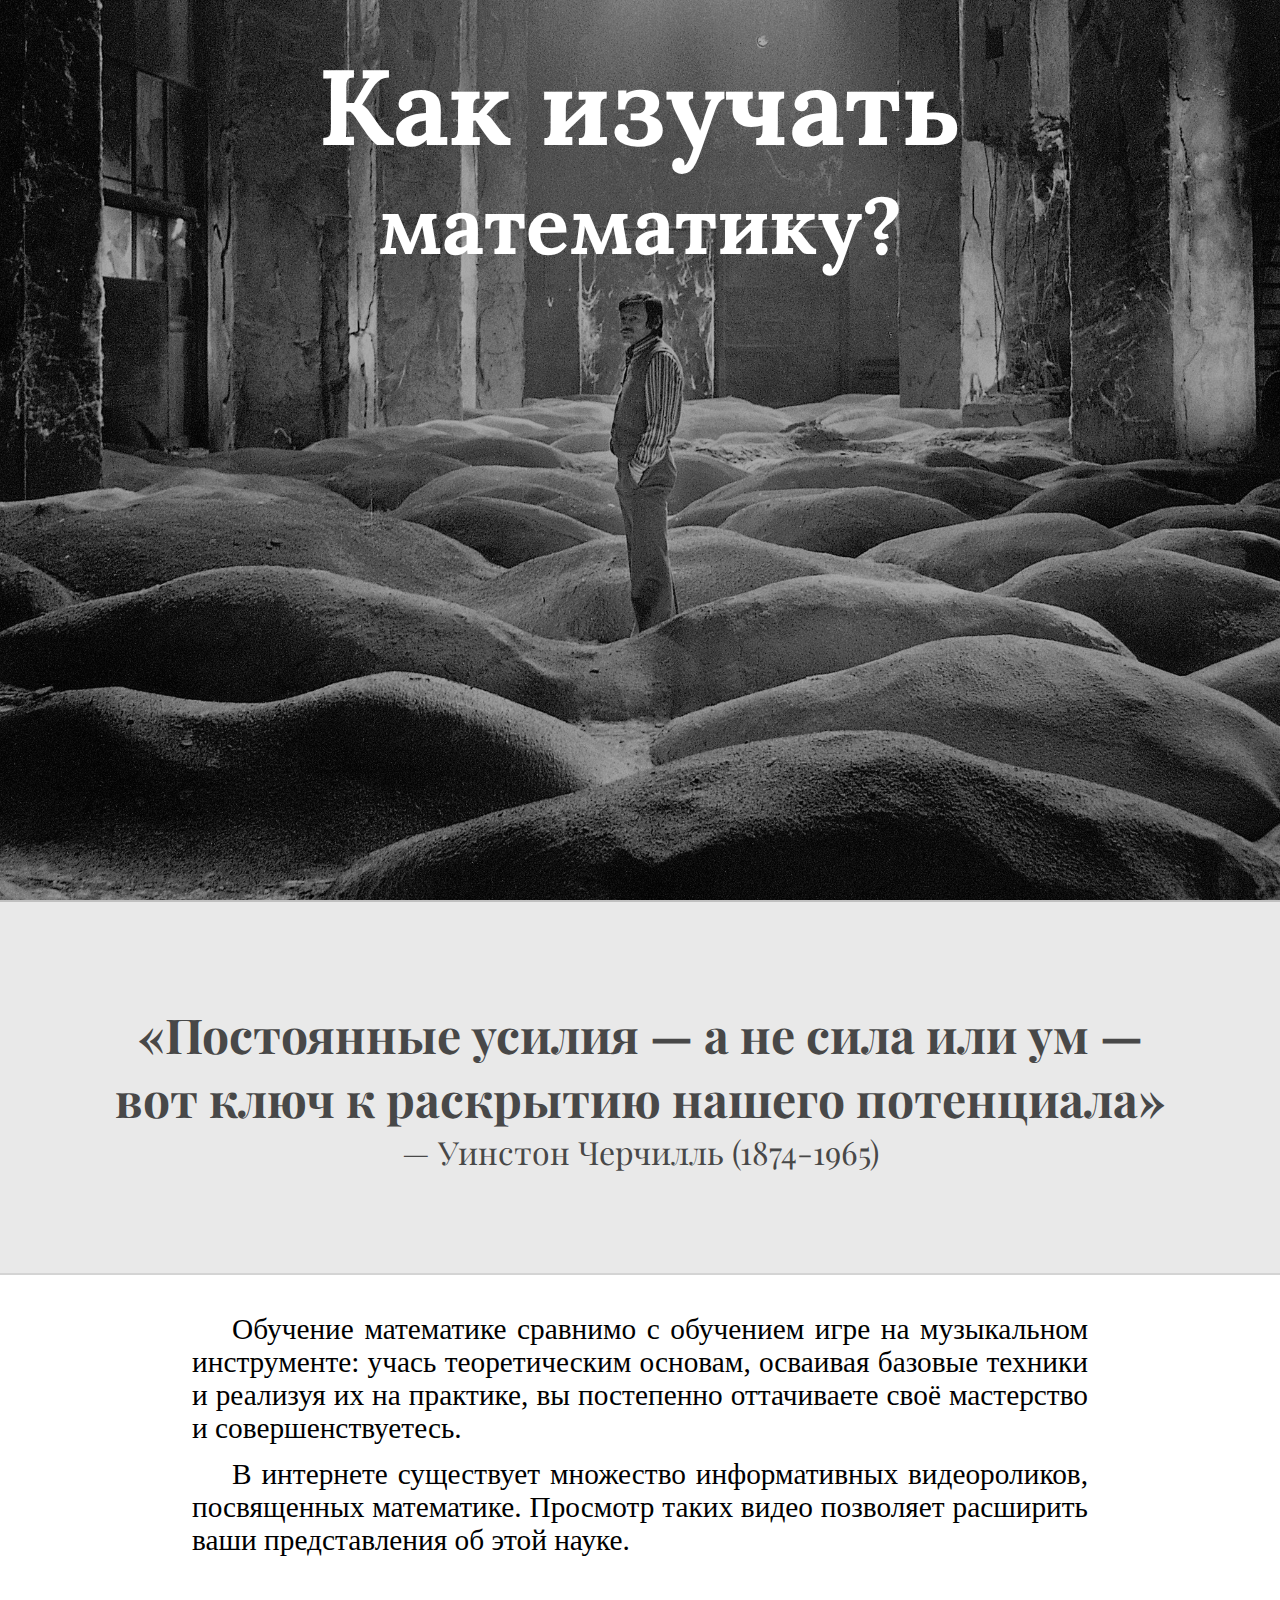
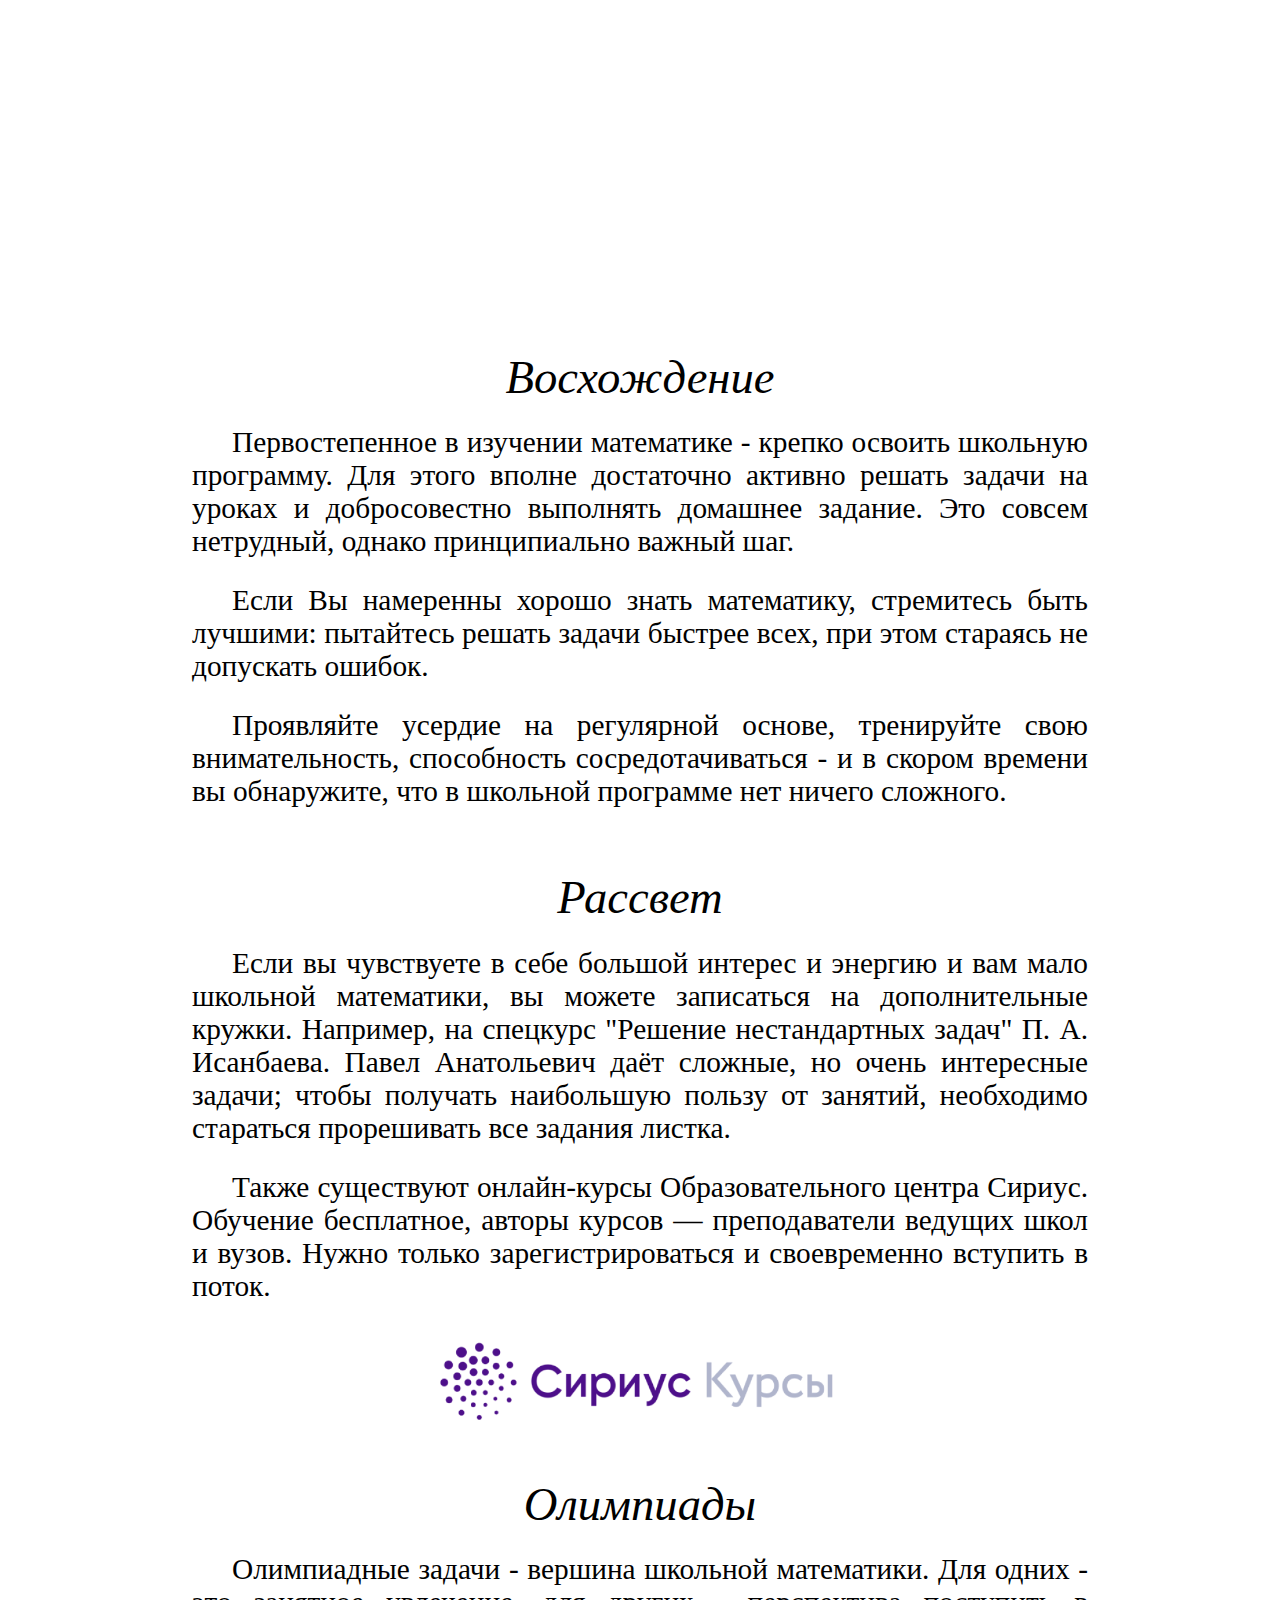
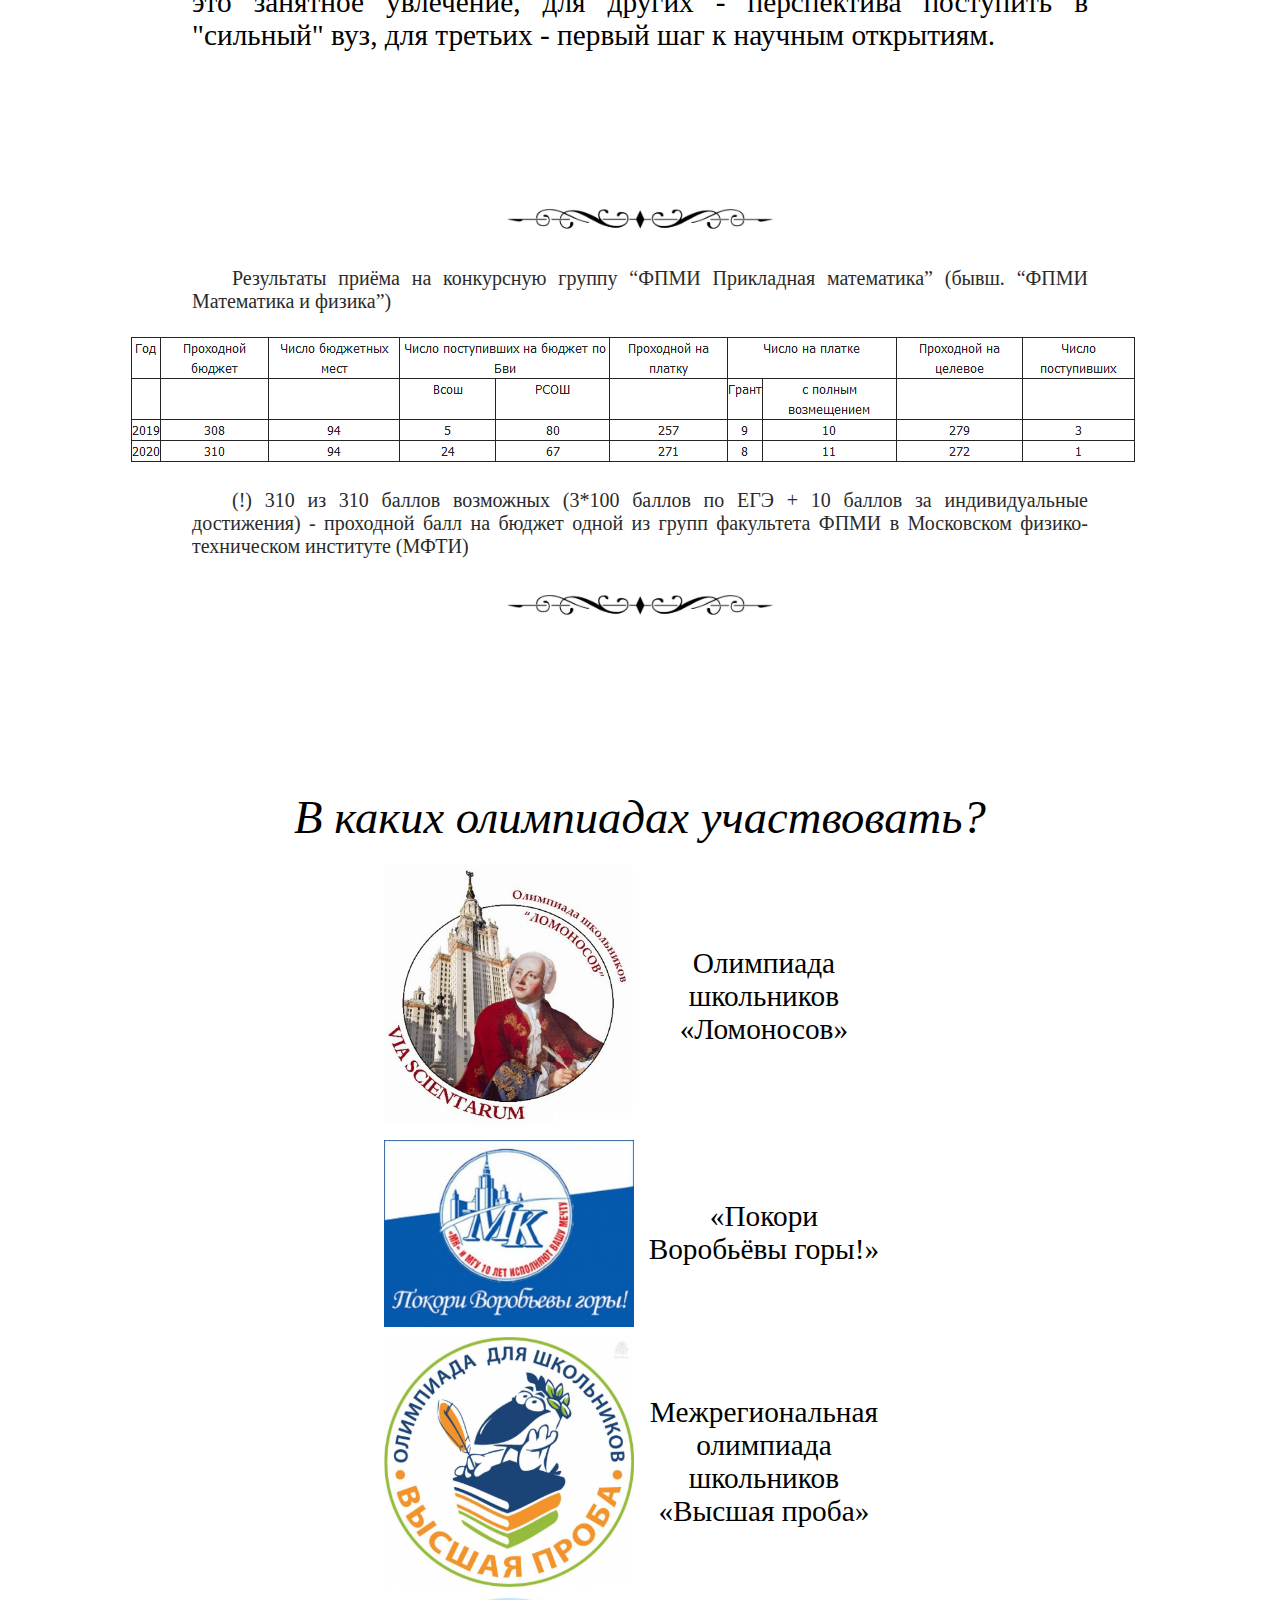
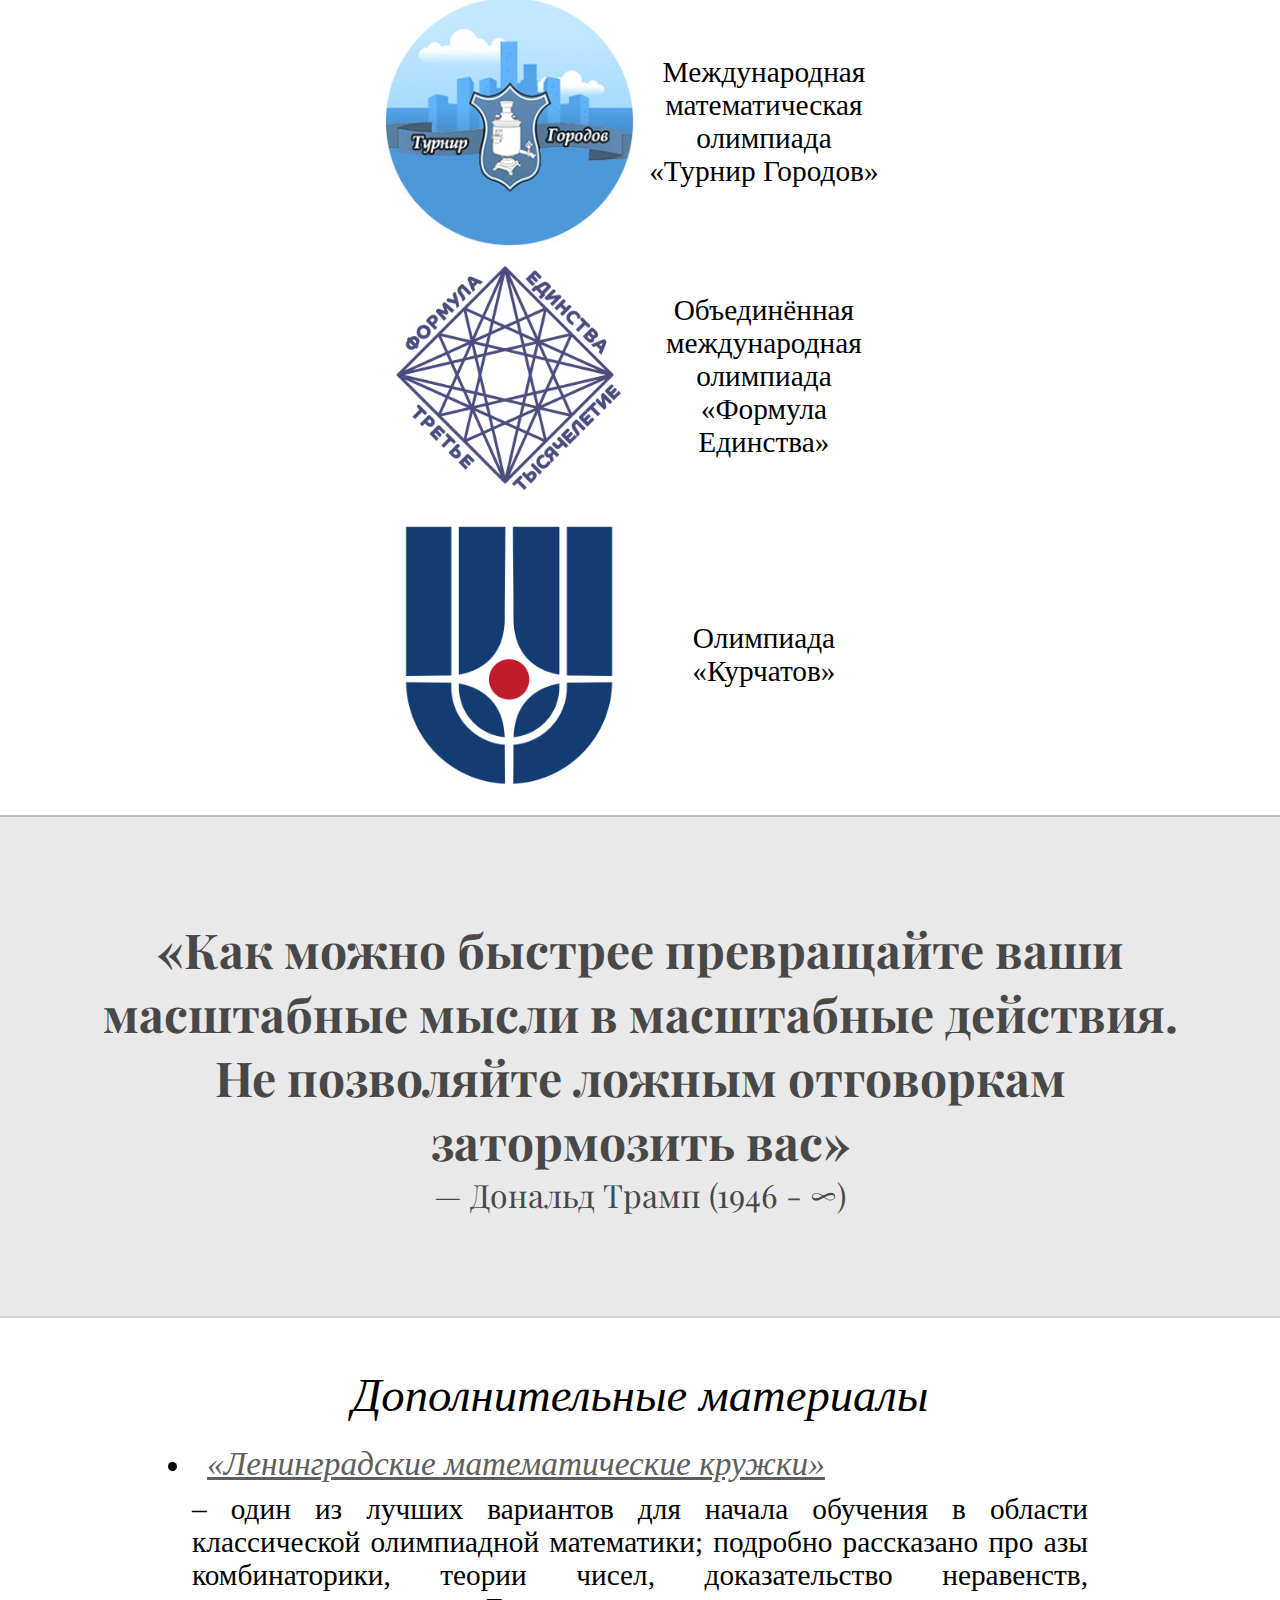
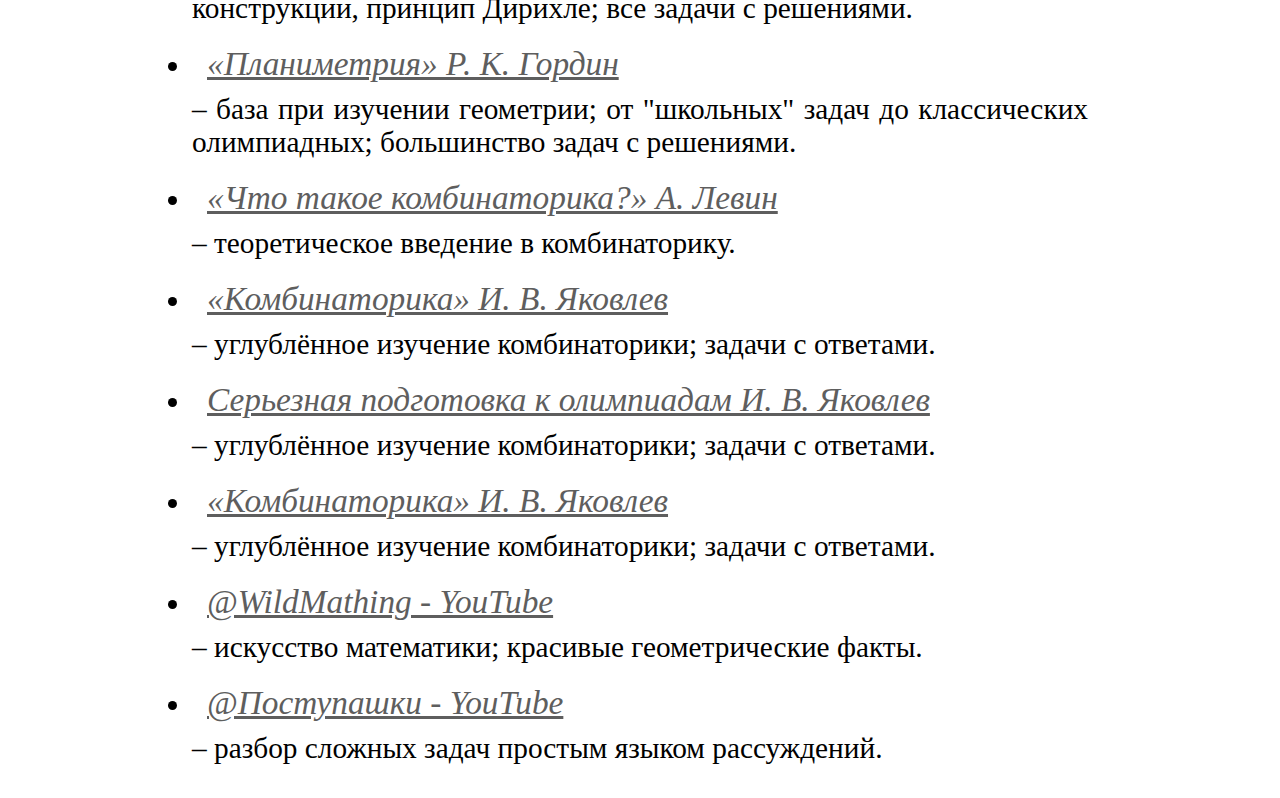
==== html/index.html @ 2e7f78e2 "Add files via upload" ====
<!DOCTYPE html>
<html lang="en">
<head>
    <meta charset="UTF-8">
    <meta http-equiv="X-UA-Compatible" content="IE=edge">
    <meta name="viewport" content="width=device-width, initial-scale=1.0">
    <link rel="stylesheet" href="css/main.css">
    <title>Обучение</title>
</head>
<body>
    <header>
        <div id="top">
            <h1>Как изучать</h1>
            <h2>математику?</h2>
        </div>
    </header>

<main>
    
    <div class="intro">
        <h2>«Постоянные усилия — а не сила или ум — вот ключ к раскрытию нашего потенциала»</h2>
        <span>— Уинстон Черчилль (1874-1965)</span>
    </div>
    
    
    <div id="first" class="text">
        Обучение математике сравнимо с обучением игре на музыкальном инструменте: учась теоретическим основам, осваивая базовые техники и реализуя их на практике, вы постепенно оттачиваете своё мастерство и совершенствуетесь.         
    </div>

    <div class="text">
        В интернете существует множество информативных видеороликов, посвященных математике. Просмотр таких видео позволяет расширить ваши представления об этой науке. 
    </div>

    <div class="video">

        <iframe width="500" height="300" src="https://www.youtube.com/embed/4aEk8ga9NC4" title="YouTube video player" frameborder="0" allow="accelerometer; autoplay; clipboard-write; encrypted-media; gyroscope; picture-in-picture; web-share" allowfullscreen></iframe>

        <iframe width="500" height="300" src="https://www.youtube.com/embed/QgzBDZwanWA" title="YouTube video player" frameborder="0" allow="accelerometer; autoplay; clipboard-write; encrypted-media; gyroscope; picture-in-picture; web-share" allowfullscreen></iframe>

    </div>

    <div class="title">Восхождение</div>

    <div class="text">
        Первостепенное в изучении математике - крепко освоить школьную программу. Для этого вполне достаточно активно решать задачи на уроках и добросовестно выполнять домашнее задание. Это совсем нетрудный, однако принципиально важный шаг.
    </div>

    <div class="text">
        Если Вы намеренны хорошо знать математику, стремитесь быть лучшими: пытайтесь решать задачи быстрее всех, при этом стараясь не допускать ошибок. 
    </div>

    <div class="text">
        Проявляйте усердие на регулярной основе, тренируйте свою внимательность, способность сосредотачиваться - и в скором времени вы обнаружите, что в школьной программе нет ничего сложного. 
    </div>
    
    <div class="title">Рассвет</div>

    <div class="text">
        Если вы чувствуете в себе большой интерес и энергию и вам мало школьной математики, вы можете записаться на дополнительные кружки. Например, на спецкурс "Решение нестандартных задач" П. А. Исанбаева. Павел Анатольевич даёт сложные, но очень интересные задачи; чтобы получать наибольшую пользу от занятий, необходимо стараться прорешивать все задания листка.
    </div>

    <div class="text">
        Также существуют онлайн-курсы Образовательного центра Сириус. Обучение бесплатное, авторы курсов — преподаватели ведущих школ и вузов. Нужно только зарегистрироваться и своевременно вступить в поток.
    </div>

    <a href="https://edu.sirius.online/" target="_blank" id="sirius"><img src="img/sirius.png" alt="Сириус Курсы" width="400px"></a>
    
    <div class="title">Олимпиады</div>

    <div class="text">
        Олимпиадные задачи - вершина школьной математики. Для одних - это занятное увлечение, для других - перспектива поступить в "сильный" вуз, для третьих - первый шаг к научным открытиям. 
    </div>

    <p id="razd1">
        <img src="img/razd.jpg" alt="">
    </p>

    <div id="mipt">
        <div class="text" id="mipt_txt"> Результаты приёма на конкурсную группу “ФПМИ Прикладная математика” (бывш. “ФПМИ Математика и физика”)  </div>
        <a href="https://mipt.ru/education/departments/fpmi/abiturientam-statistika-priyema.php"><img src="img/mipt.png" alt="https://mipt.ru/education/departments/fpmi/abiturientam-statistika-priyema.php"></a>
        <div class="text" id="mipt_txt">(!) 310 из 310 баллов возможных (3*100 баллов по ЕГЭ + 10 баллов за индивидуальные достижения) - проходной балл на бюджет одной из групп факультета ФПМИ в Московском физико-техническом институте (МФТИ)  </div>
    </div>
    
    <p id="razd2">
        <img src="img/razd.jpg" alt="">
    </p>
    
    <div class="title">В каких олимпиадах участвовать?</div>

    <div class="ol_block">
        <a href="https://olymp.msu.ru/" target="_blank"><img src="img/lomonosov.jpg" alt="" class="ol_img"></a>
        <div class="ol_text">Олимпиада школьников <br> «Ломоносов»</div>
    </div>

    <div class="ol_block">
        <a href="https://pvg.mk.ru/" target="_blank"><img src="img/pvg.jpg" alt="" class="ol_img"></a>
        <div class="ol_text" id="pvg">«Покори <br> Воробьёвы горы!»</div>
    </div>

    <div class="ol_block">
        <a href="https://olymp.hse.ru/mmo/math" target="_blank"><img src="img/vp.jpg" alt="" class="ol_img"></a>
        <div class="ol_text" id="vp">Межрегиональная олимпиада школьников <br> «Высшая проба»</div>
    </div>

    <div class="ol_block">
        <a href="https://www.turgor.ru/" target="_blank"><img src="img/turgor.png" alt="" class="ol_img"></a>
        <div class="ol_text" id="turgor">Международная математическая олимпиада  <br> «Турнир Городов»</div>
    </div>

    <div class="ol_block">
        <a href="https://www.formulo.org/ru/olymp/" target="_blank"><img src="img/fe.png" alt="" class="ol_img"></a>
        <div class="ol_text" id="fe"> Объединённая международная олимпиада <br> «Формула Единства» </div>
    </div>

    <div class="ol_block">
        <a href="https://olimpiadakurchatov.ru/" target="_blank"><img src="img/kurch.png" alt="" class="ol_img"></a>
        <div class="ol_text" id="kurch"> Олимпиада <br> «Курчатов» </div>
    </div>

    <div class="intro">
        <h2>«Как можно быстрее превращайте ваши масштабные мысли в масштабные действия. <br> Не позволяйте ложным отговоркам затормозить вас»</h2>
        <span>— Дональд Трамп (1946 - ∞)</span>
    </div>
 

    <div class="title">Дополнительные материалы</div>
    
    <ul class="list">

        <li><div class="link"><a href="https://cdn.bc-pf.org/resources/math/combinatorics/lenkruzhki.pdf" target="_blank" class="link">«Ленинградские математические кружки»</a></div></li>
        <div class="special"> – один из лучших вариантов для начала обучения в области классической олимпиадной математики; подробно рассказано про азы комбинаторики, теории чисел, доказательство неравенств, конструкции, принцип Дирихле; все задачи с решениями.</div>
    
        <li><div class="link"><a href="https://math.ru/lib/files/pdf/geometry/Gordin_7-9.pdf" target="_blank">«Планиметрия» Р. К. Гордин</a></div></li>
        <div class="special"> – база при изучении геометрии; от "школьных" задач до классических олимпиадных; большинство задач с решениями. </div>

        <li><div class="link"><a href="http://kvant.mccme.ru/pdf/1999/05/kv0599levin.pdf" target="_blank">«Что такое комбинаторика?» А. Левин </a></div></li>
        <div class="special"> – теоретическое введение в комбинаторику.</div>

        <li><div class="link"><a href="https://mathus.ru/math/kombinatorika.pdf" target="_blank">«Комбинаторика» И. В. Яковлев</a></div></li>
        <div class="special"> – углублённое изучение комбинаторики; задачи с ответами.</div>

        <li><div class="link"><a href="https://mathus.ru/math/" target="_blank">Серьезная подготовка к олимпиадам И. В. Яковлев</a></div></li>
        <div class="special"> – углублённое изучение комбинаторики; задачи с ответами.</div>

        <li><div class="link"><a href="https://mathus.ru/math/kombinatorika.pdf" target="_blank">«Комбинаторика» И. В. Яковлев</a></div></li>
        <div class="special"> – углублённое изучение комбинаторики; задачи с ответами.</div>

        <li><div class="link"><a href="https://www.youtube.com/@WildMathing" target="_blank">@WildMathing - YouTube</a></div></li>
        <div class="special"> – искусство математики; красивые геометрические факты.</div>

        <li><div class="link"><a href="https://www.youtube.com/@Postupashki" target="_blank">@Поступашки - YouTube</a></div></li>
        <div class="special"> – разбор сложных задач простым языком рассуждений.</div>

    </ul>

</main>
</body>
</html>
---- html/css/main.css ----
@import url('https://fonts.googleapis.com/css2?family=Playfair+Display&display=swap');
@import url('https://fonts.googleapis.com/css2?family=Lora&family=Playfair+Display&display=swap');
@import url('https://fonts.googleapis.com/css2?family=Source+Sans+Pro:wght@300&display=swap');

* {
    margin: 0;
    padding: 0;
    outline: none;
}

body, html {
    width: 100%;
    height: 100%;
}

#top {
    background-color: #acacac;
    background-image: url(tarkovski.jpg);
    background-blend-mode: multiply;
    height: 900px;
    width: 100%;
    text-align: center;
    color:#ffffff;
    font-size: 2em;
    font-family: 'Lora';
    background-size: cover;
    background-position: center;
}

header {
    width: 100%;
    text-align: center;
    font-size: 20pt;
}
  





.intro {
    background-color: #e9e9e9;
    border-top: 2px solid silver;
    border-bottom: 2px solid rgb(212, 212, 212);
    color: #484848;
    font-size: 2em;
    padding: 100px;
    text-align: center;
    font-family: 'Playfair Display';
}







#top h1 {
    padding-top: 3%;
}

#first {
    padding: 3% 15% 0 15%;
}

.text {
    padding: 1% 15% 1% 15%;
    text-indent: 50px;
    text-align: justify;
    font-size: 22pt;
    text-indent: 40px;
}

.video {
    text-align: center; 
    margin-top: 2%;
}

.title {
    text-align: center;
    font-size: 35pt;
    font-style: oblique 10deg;
    padding: 50px 0 10px 0;
}

#razd1 {
    text-align: center;
    margin-top: 120px;
}

#razd1 img {
    width: 400px;
}

#razd2 {
    text-align: center;
    margin-bottom: 100px;
}

#razd2 img {
    width: 400px;
}

#mipt img {
    display: block;
    margin: 0 auto;
}

#mipt #mipt_txt {
    font-size: 15pt;
    color: #2b2b2b;
}

.olimp {
    font-size: 28pt;
    padding: 50px 0 10px 0;
}


#sirius {
    width: 400px;
    margin-left: auto;
    margin-right: auto;
    display: block;
    margin-top: 2%;
}

.ol_block {
    margin: 10px 30px 10px 30%;
    
}

.ol_img  {
    float: left;
    width: 250px;
    display: block;
    margin: 0 auto;
}

.ol_text {
    font-size: 22pt;
    display: flex;
    text-align: center;
    align-items: center;
    justify-content: center;
    height: 266px;
    width: 30%;
}

#pvg {
    height: 187.5px;
}

#vp {
    height: 250px;
}

#turgor {
    height: 250px;
}

#fe {
    height: 238px;
}

#kurch {
    height: 300px
}

.list {
    padding: 1% 15% 1% 15%;
    text-indent: 15px;
    text-align: justify;
    font-size: 22pt;    
}

.link > a:visited {
    color: #000000;
}

.link > a:hover {
    color: #343434;
}

.link > a {
    color:#5e5e5e
}

.link {
    font-style: italic;
    font-size: 25pt;
}

.special {
    text-align: justify;
    font-size: 22pt; 
    padding-top: 10px;
    text-indent: 0;
    padding-bottom: 20px;
}
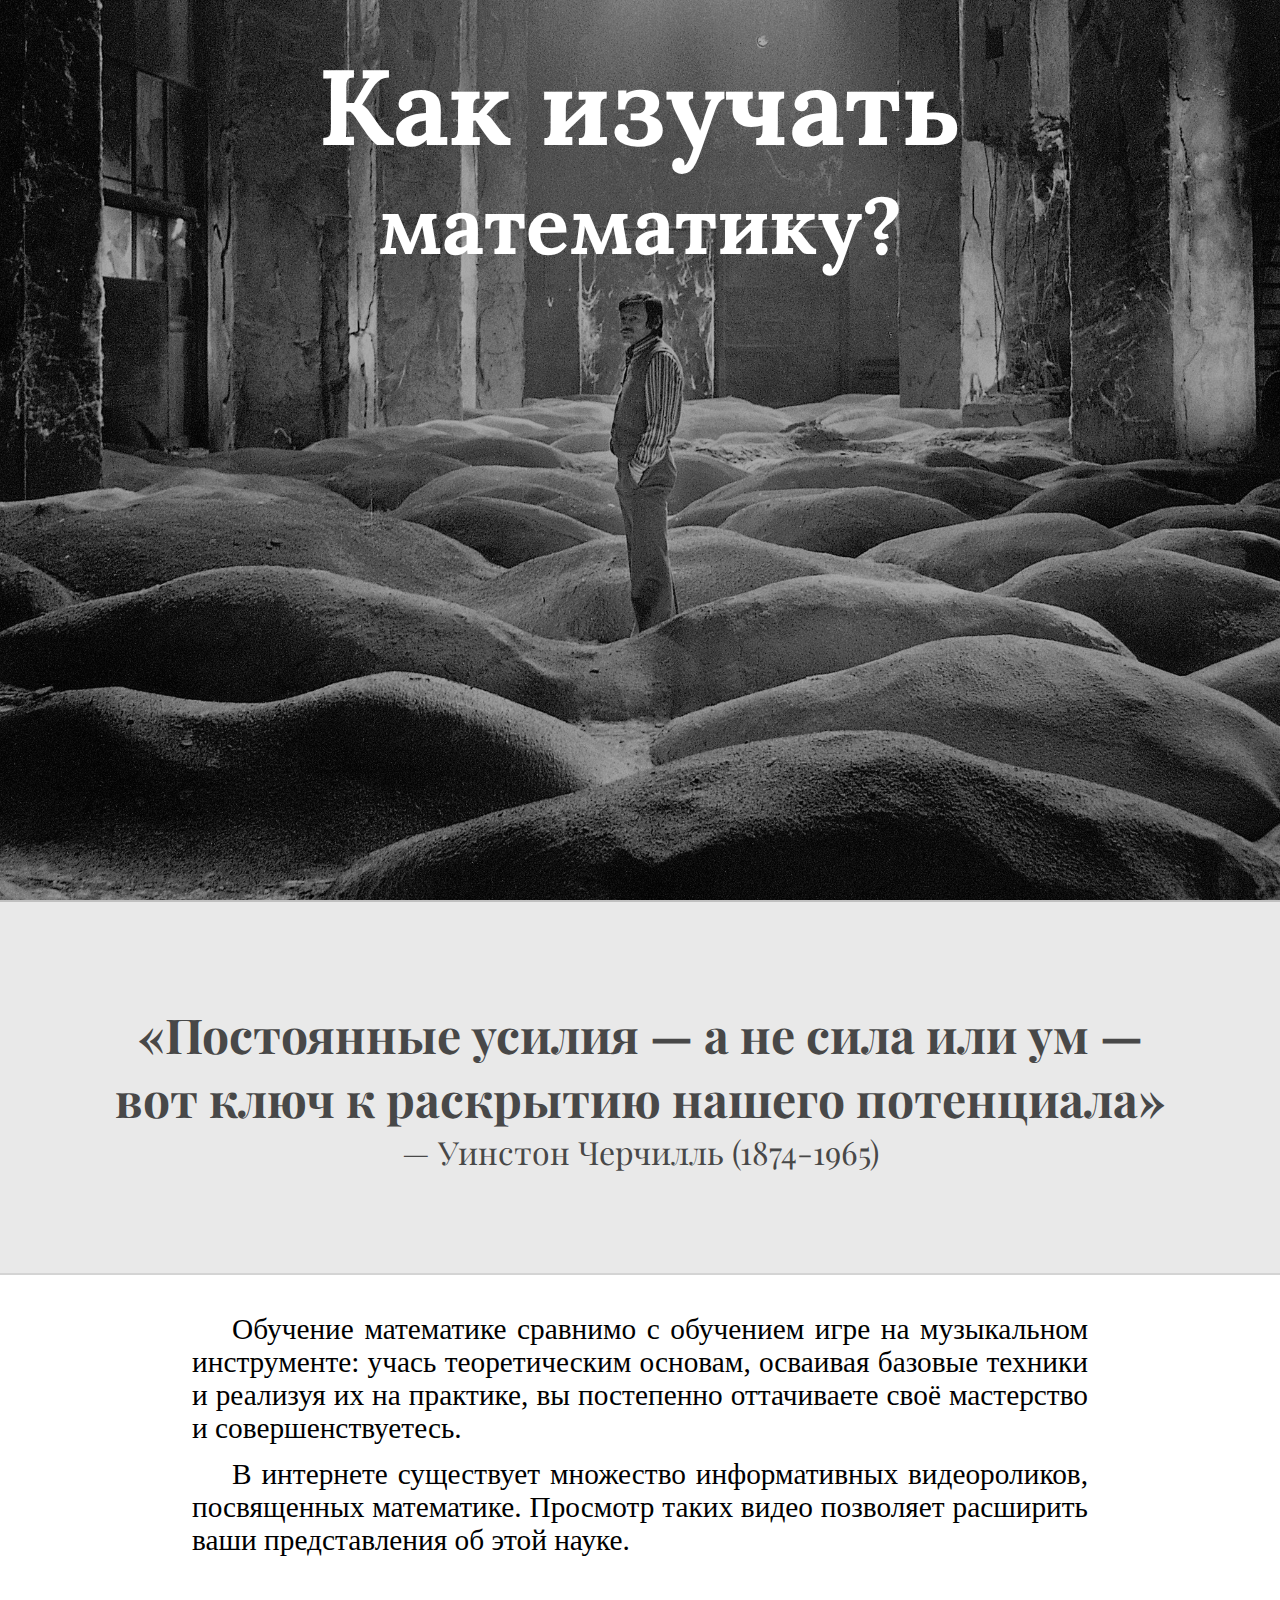
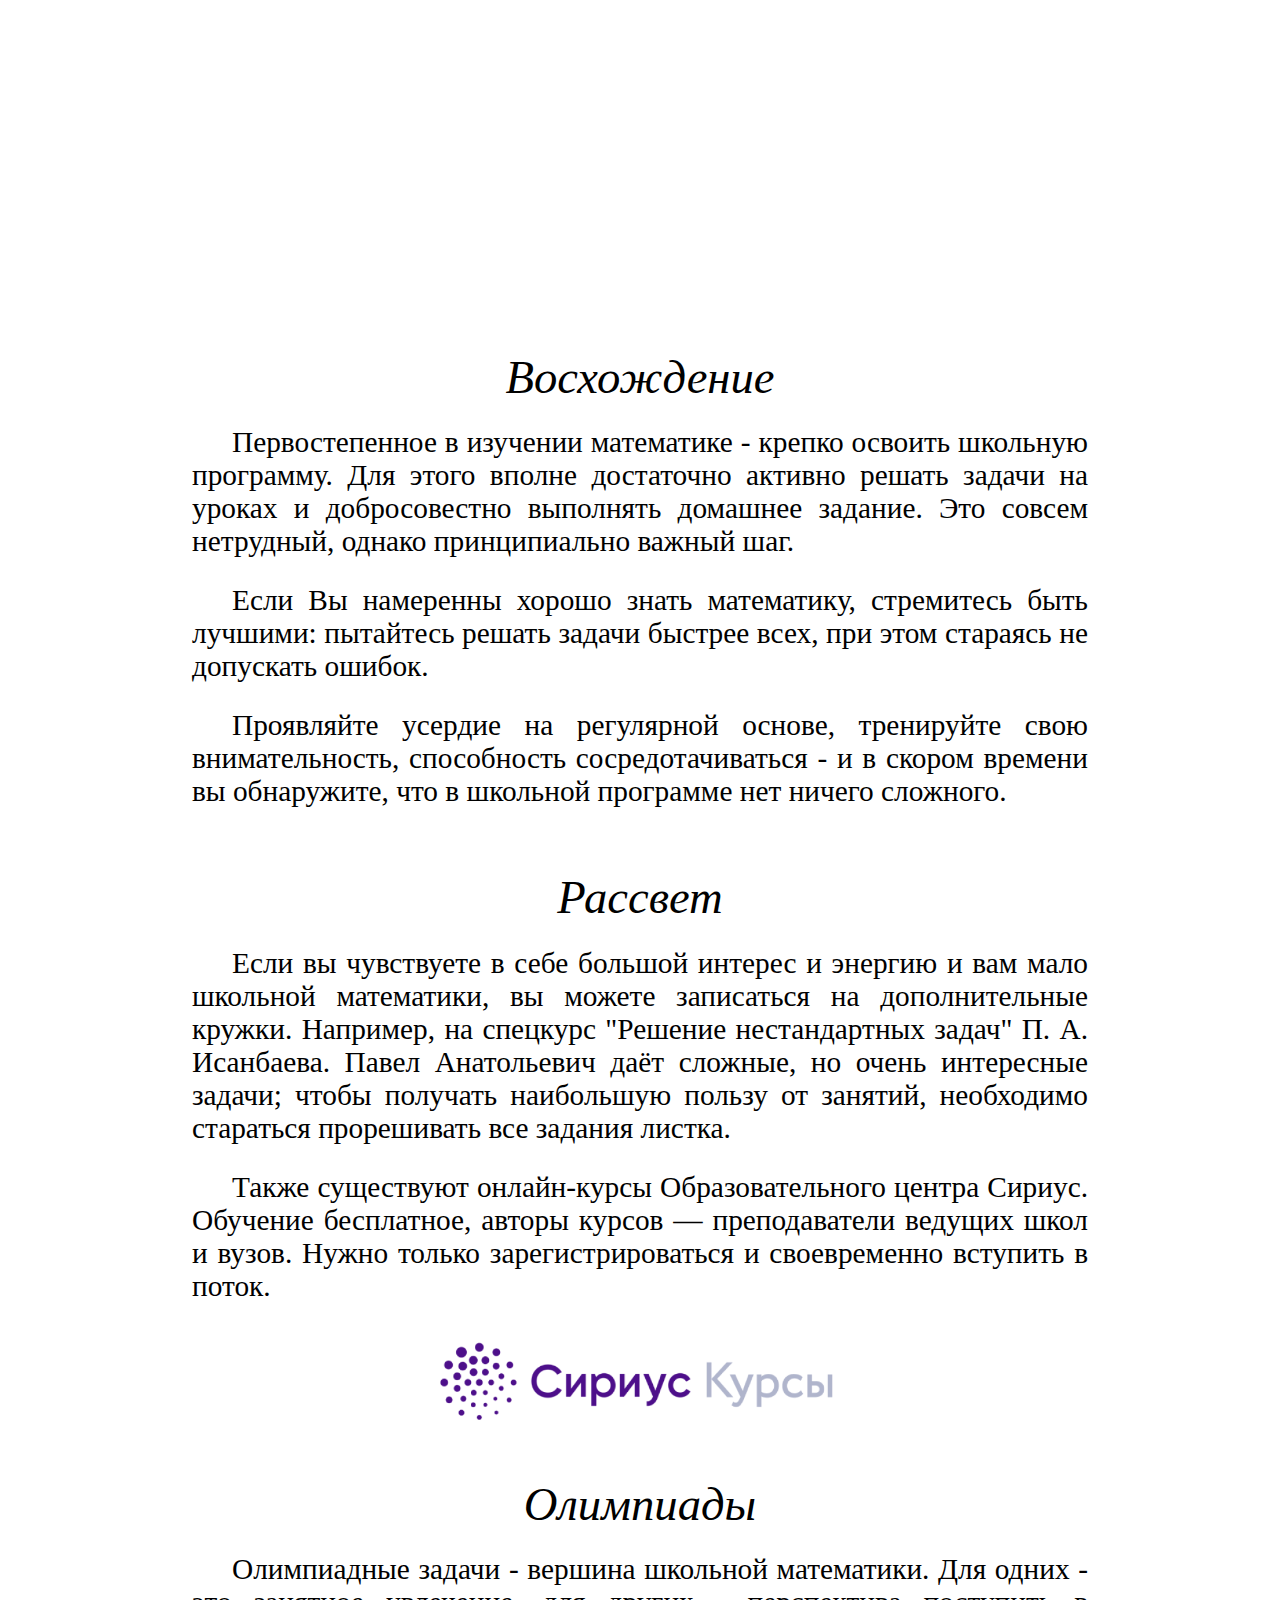
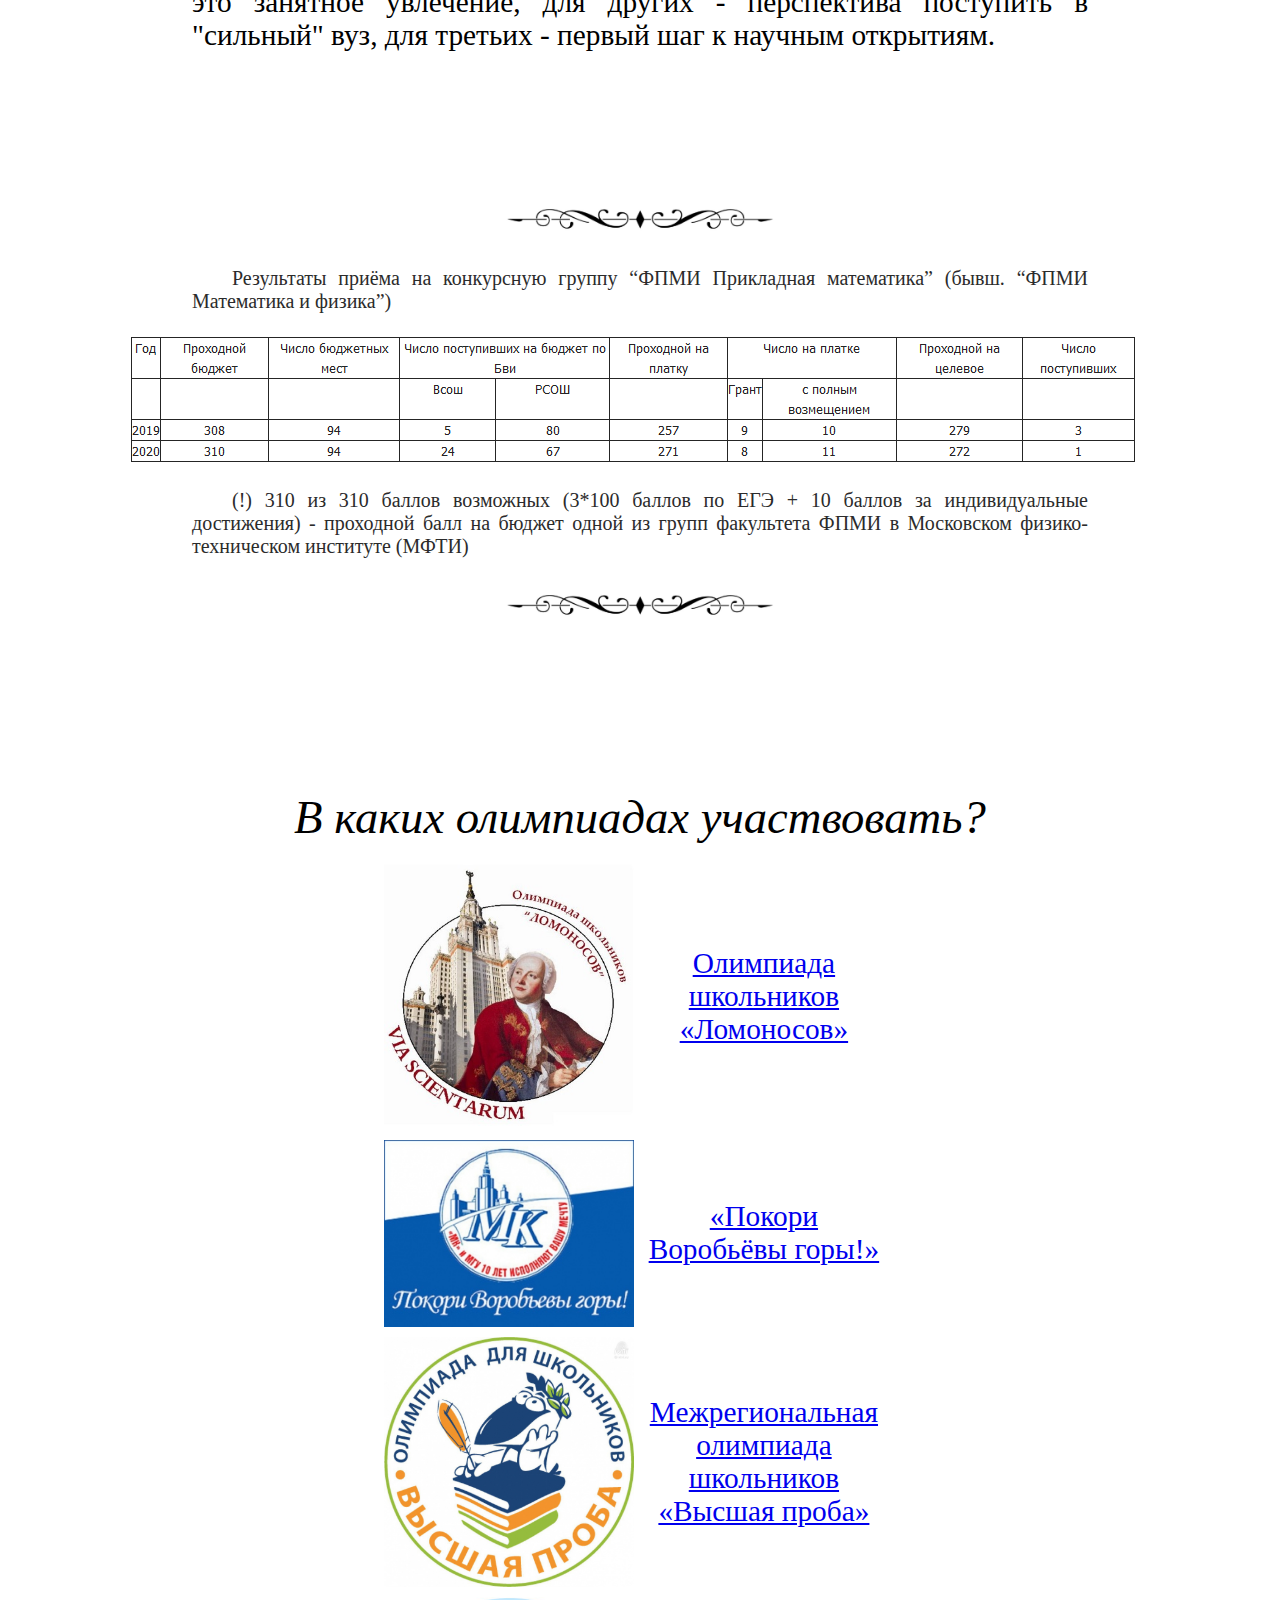
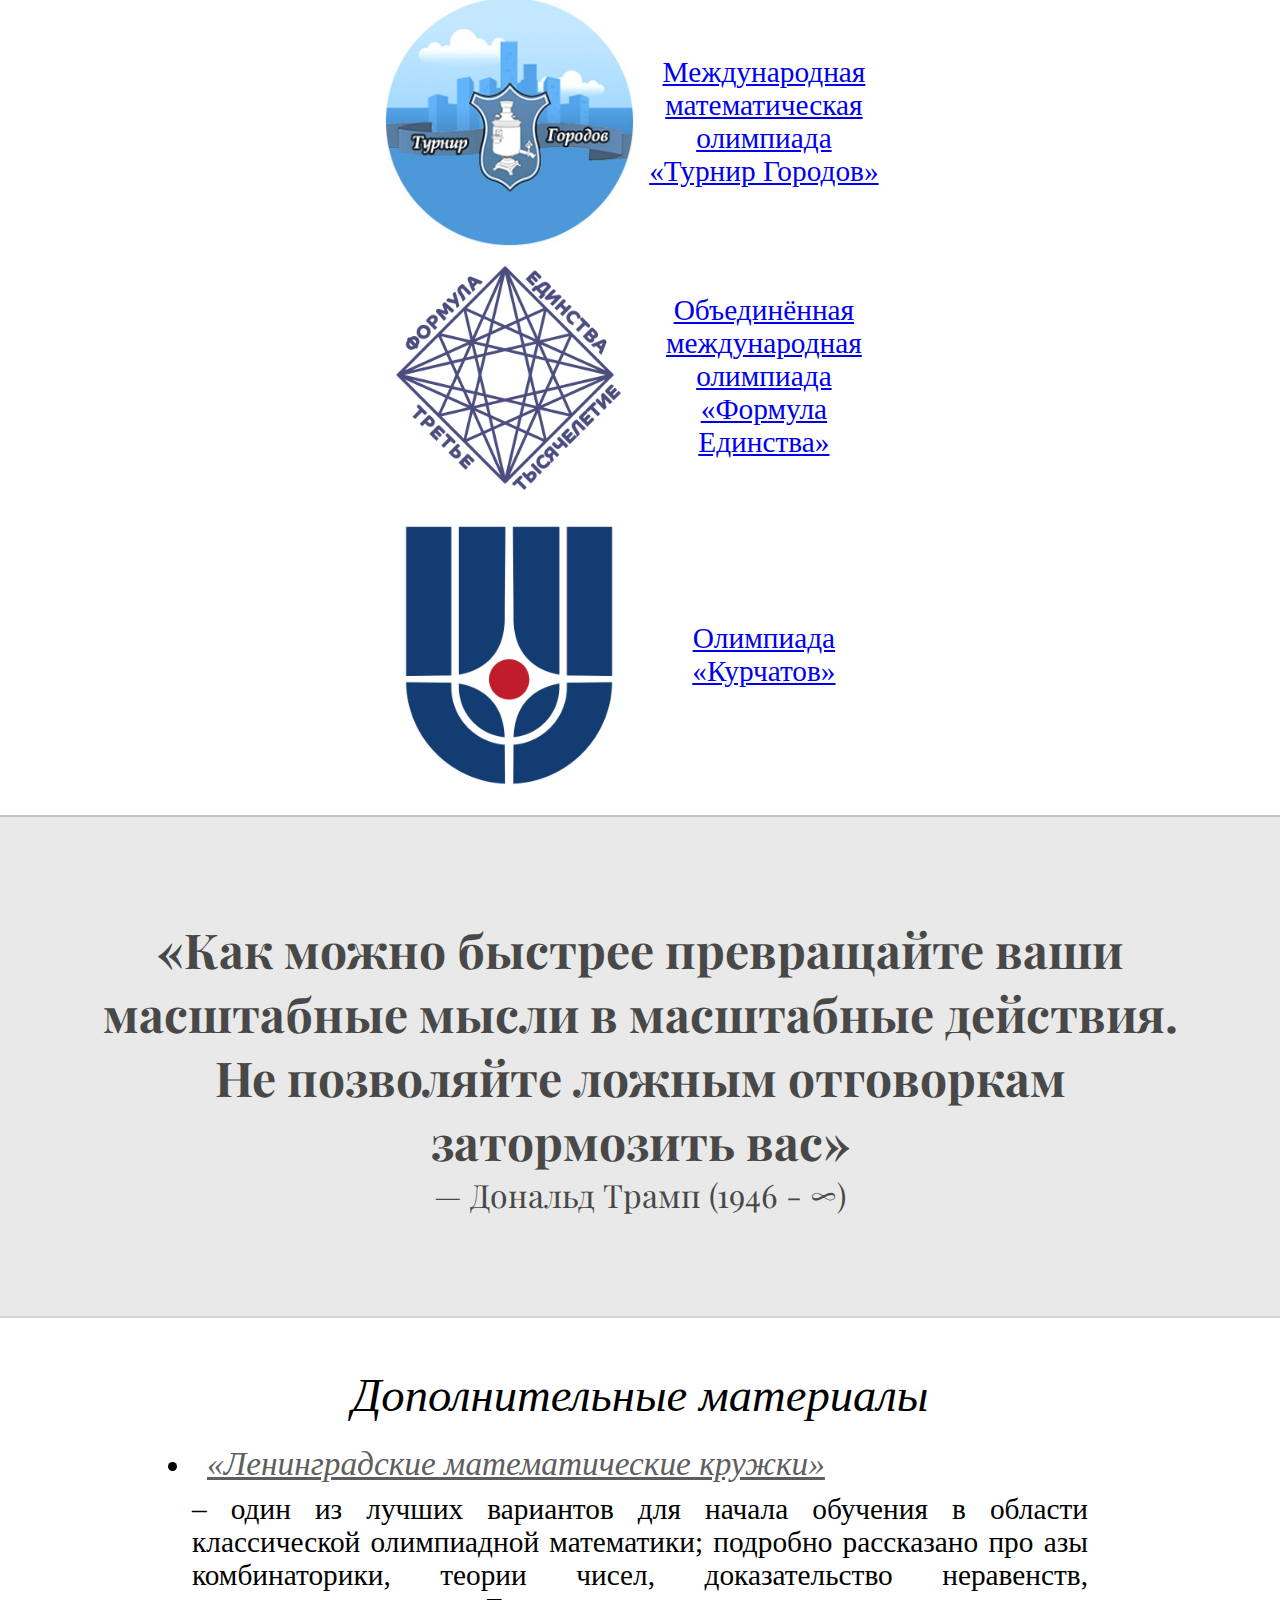
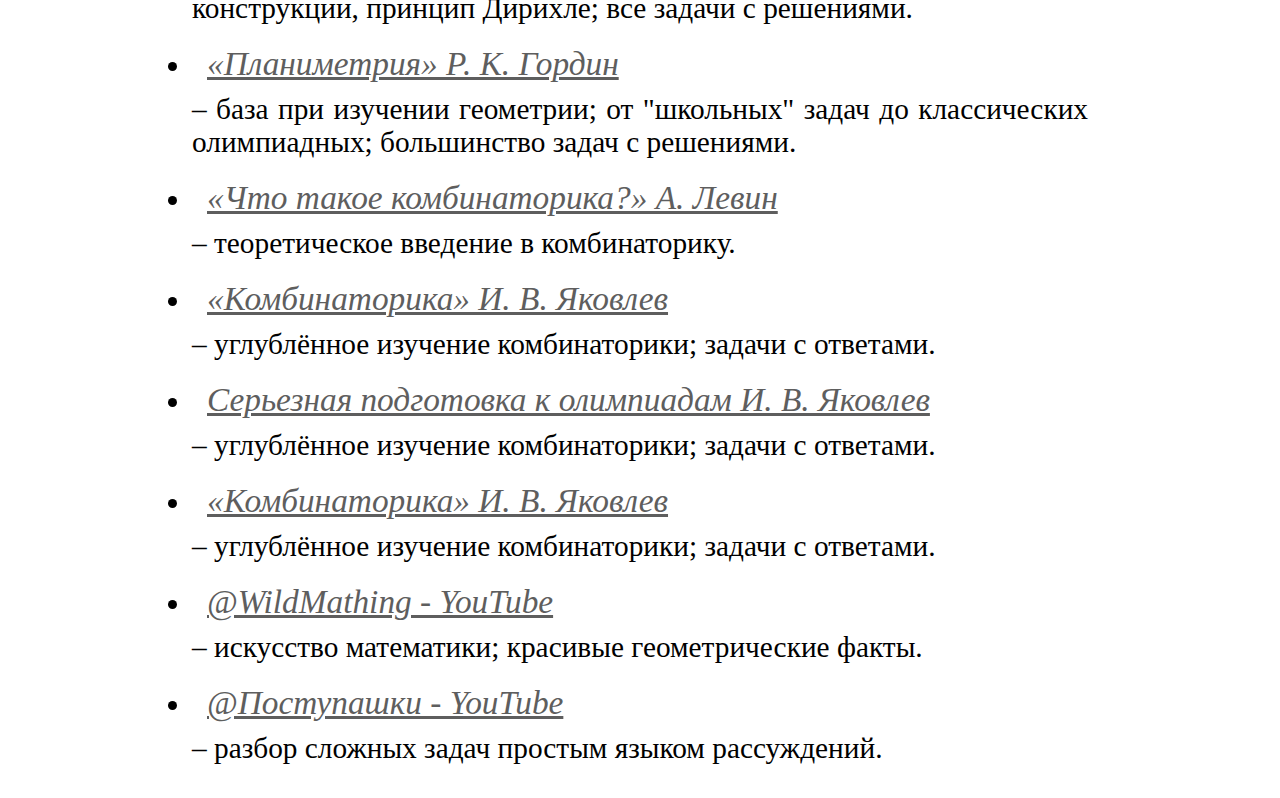
==== commit 032f5525: "Update index.html" ====
--- a/html/index.html
+++ b/html/index.html
@@ -88,34 +88,34 @@
     <div class="title">В каких олимпиадах участвовать?</div>
 
     <div class="ol_block">
-        <a href="https://olymp.msu.ru/" target="_blank"><img src="img/lomonosov.jpg" alt="" class="ol_img"></a>
+        <a href="https://olymp.msu.ru/" target="_blank"><img src="img/lomonosov.jpg" alt="" class="ol_img">
         <div class="ol_text">Олимпиада школьников <br> «Ломоносов»</div>
-    </div>
+    </div></a>
 
     <div class="ol_block">
-        <a href="https://pvg.mk.ru/" target="_blank"><img src="img/pvg.jpg" alt="" class="ol_img"></a>
+        <a href="https://pvg.mk.ru/" target="_blank"><img src="img/pvg.jpg" alt="" class="ol_img">
         <div class="ol_text" id="pvg">«Покори <br> Воробьёвы горы!»</div>
-    </div>
+    </div></a>
 
     <div class="ol_block">
-        <a href="https://olymp.hse.ru/mmo/math" target="_blank"><img src="img/vp.jpg" alt="" class="ol_img"></a>
+        <a href="https://olymp.hse.ru/mmo/math" target="_blank"><img src="img/vp.jpg" alt="" class="ol_img">
         <div class="ol_text" id="vp">Межрегиональная олимпиада школьников <br> «Высшая проба»</div>
-    </div>
+    </div></a>
 
     <div class="ol_block">
-        <a href="https://www.turgor.ru/" target="_blank"><img src="img/turgor.png" alt="" class="ol_img"></a>
+        <a href="https://www.turgor.ru/" target="_blank"><img src="img/turgor.png" alt="" class="ol_img">
         <div class="ol_text" id="turgor">Международная математическая олимпиада  <br> «Турнир Городов»</div>
-    </div>
+    </div></a>
 
     <div class="ol_block">
-        <a href="https://www.formulo.org/ru/olymp/" target="_blank"><img src="img/fe.png" alt="" class="ol_img"></a>
+        <a href="https://www.formulo.org/ru/olymp/" target="_blank"><img src="img/fe.png" alt="" class="ol_img">
         <div class="ol_text" id="fe"> Объединённая международная олимпиада <br> «Формула Единства» </div>
-    </div>
+    </div></a>
 
     <div class="ol_block">
-        <a href="https://olimpiadakurchatov.ru/" target="_blank"><img src="img/kurch.png" alt="" class="ol_img"></a>
+        <a href="https://olimpiadakurchatov.ru/" target="_blank"><img src="img/kurch.png" alt="" class="ol_img">
         <div class="ol_text" id="kurch"> Олимпиада <br> «Курчатов» </div>
-    </div>
+    </div></a>
 
     <div class="intro">
         <h2>«Как можно быстрее превращайте ваши масштабные мысли в масштабные действия. <br> Не позволяйте ложным отговоркам затормозить вас»</h2>
@@ -155,4 +155,4 @@
 
 </main>
 </body>
-</html>+</html>
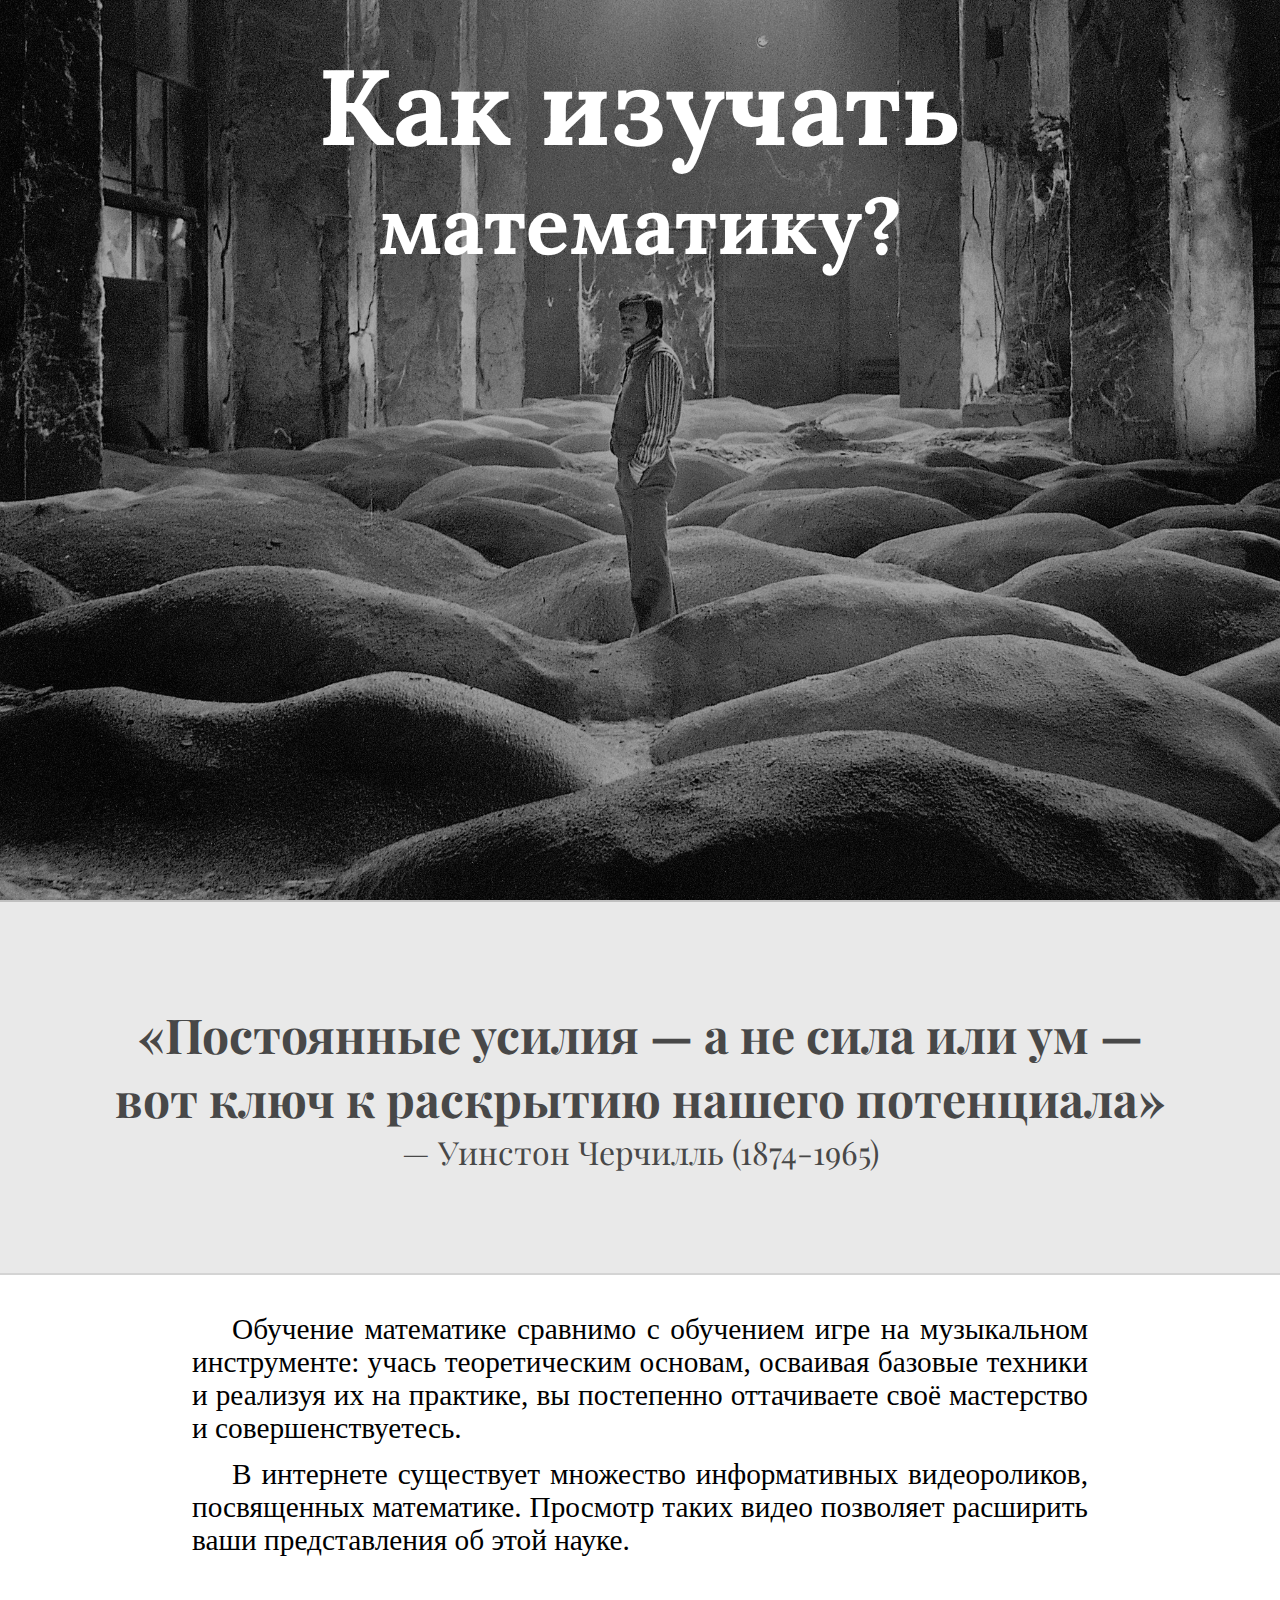
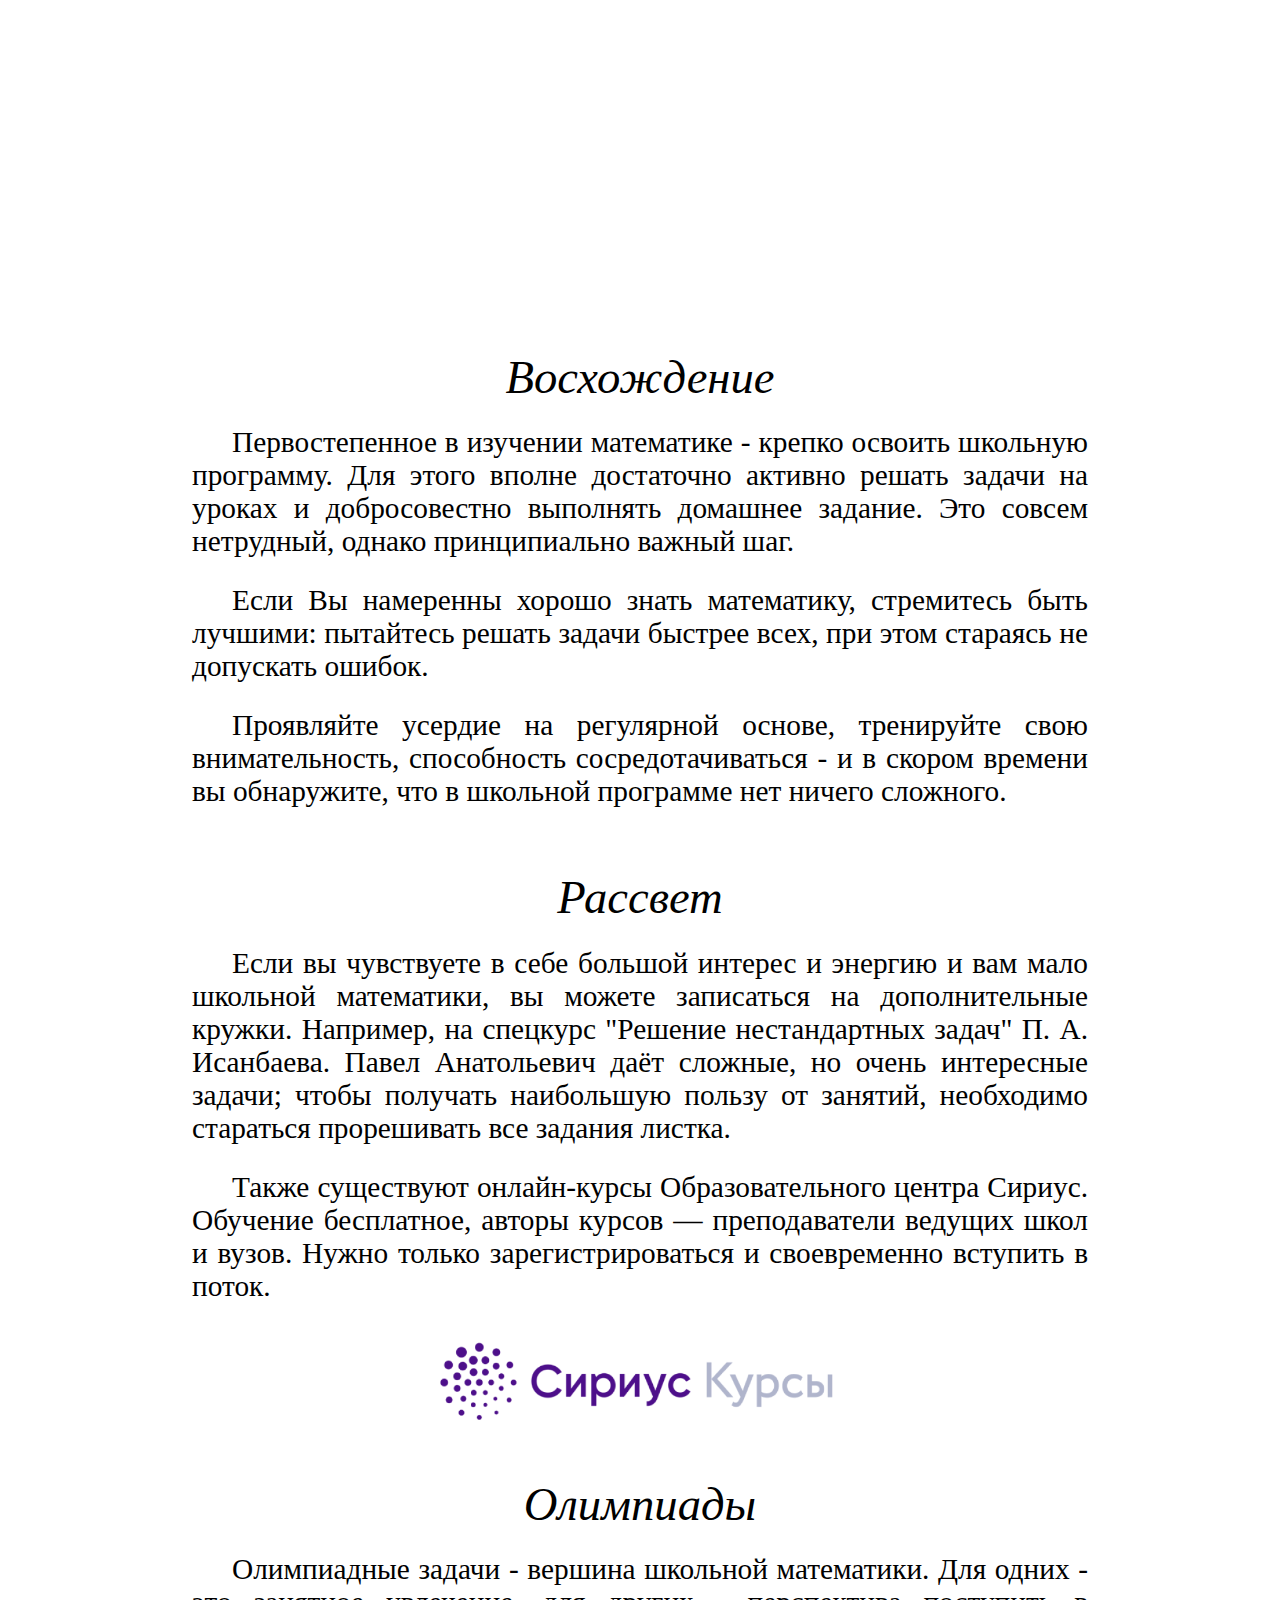
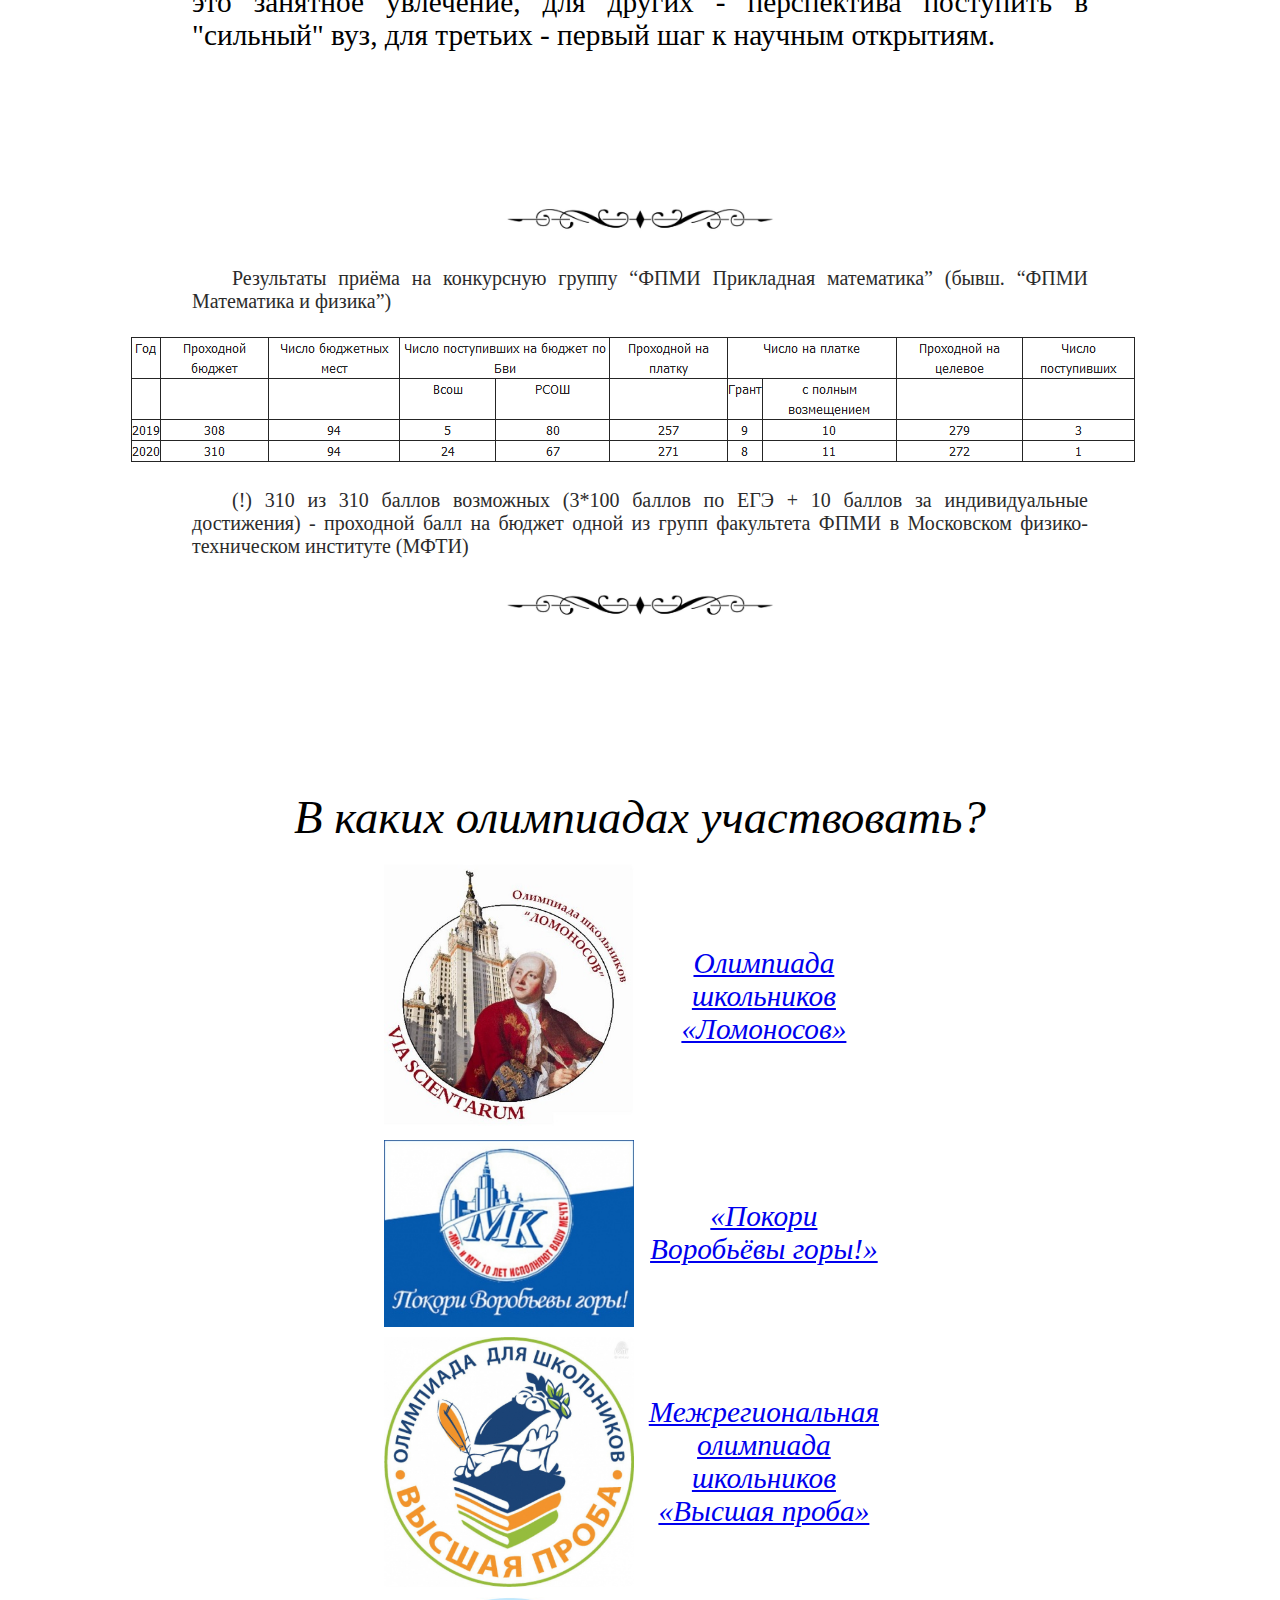
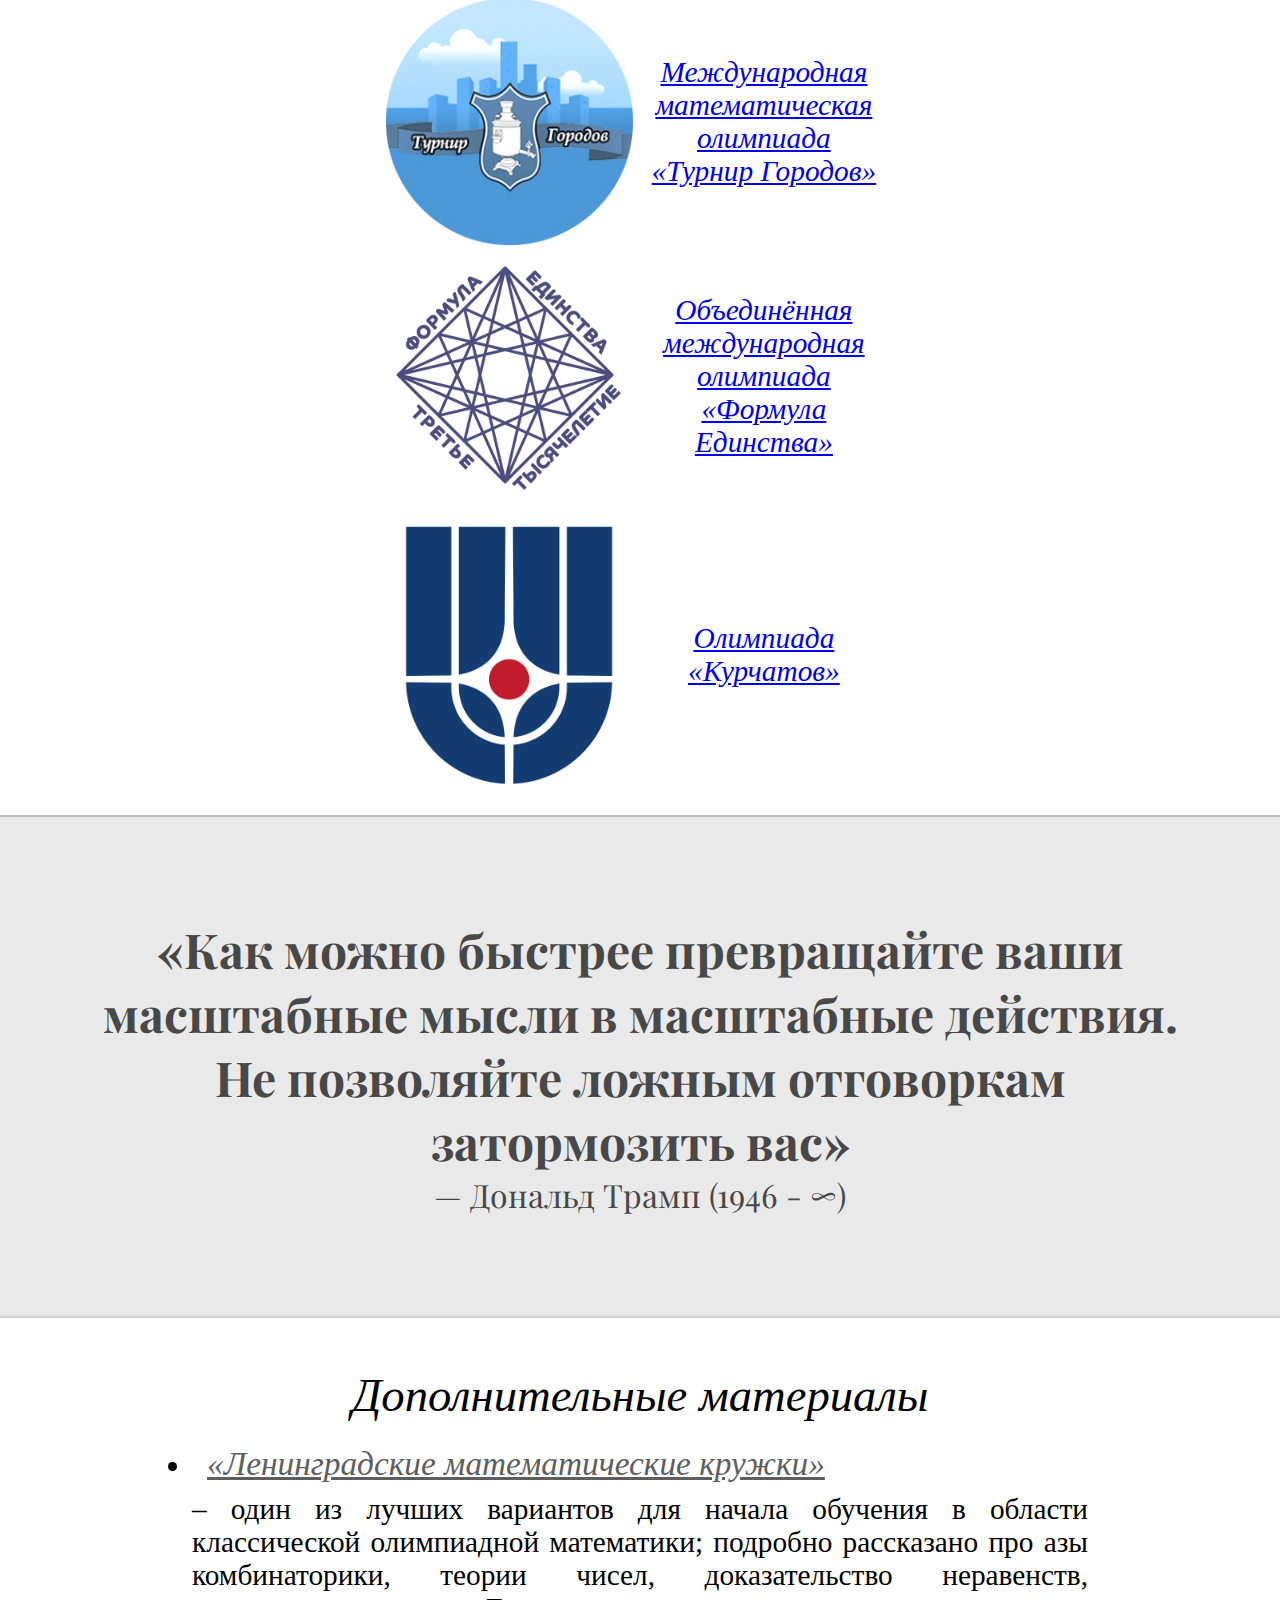
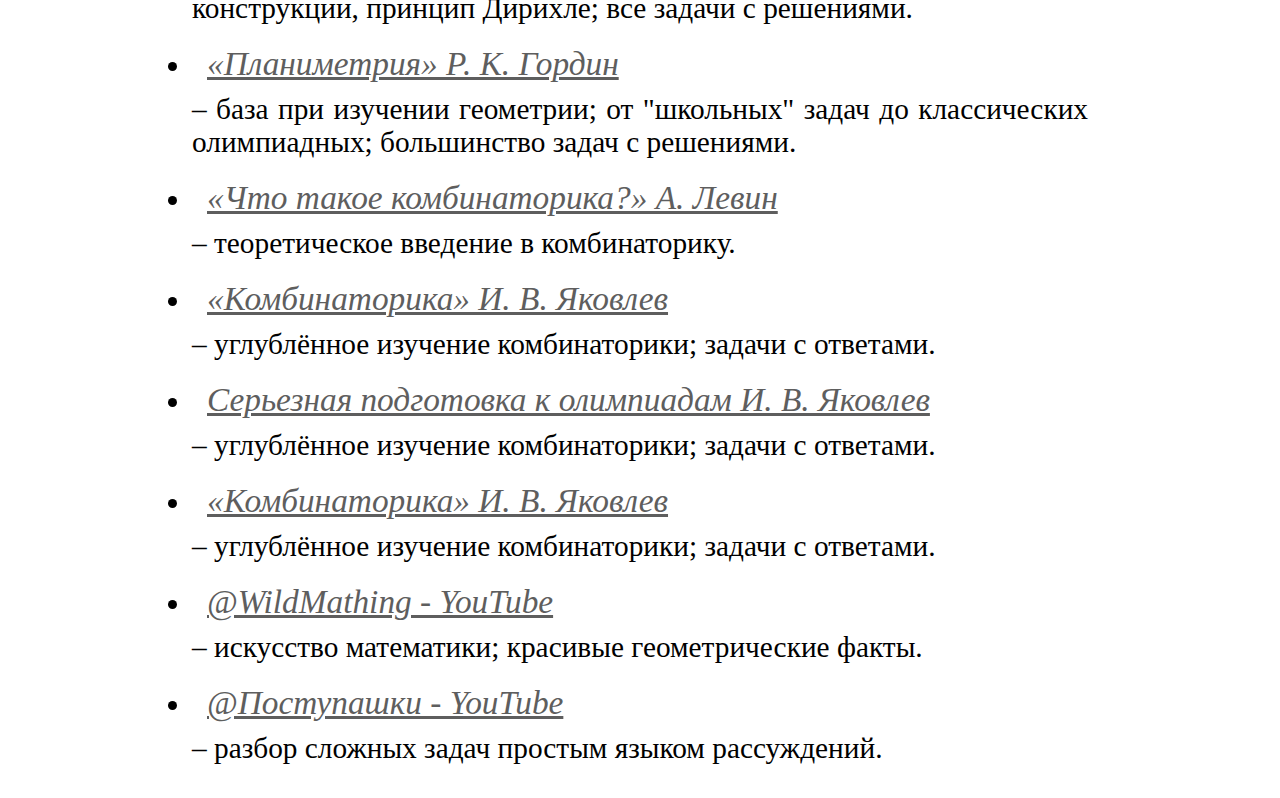
==== commit 9e60ab10: "Update index.html" ====
--- a/html/index.html
+++ b/html/index.html
@@ -88,32 +88,32 @@
     <div class="title">В каких олимпиадах участвовать?</div>
 
     <div class="ol_block">
-        <a href="https://olymp.msu.ru/" target="_blank"><img src="img/lomonosov.jpg" alt="" class="ol_img">
+        <a href="https://olymp.msu.ru/" target="_blank" class="link"><img src="img/lomonosov.jpg" alt="" class="ol_img">
         <div class="ol_text">Олимпиада школьников <br> «Ломоносов»</div>
     </div></a>
 
     <div class="ol_block">
-        <a href="https://pvg.mk.ru/" target="_blank"><img src="img/pvg.jpg" alt="" class="ol_img">
+        <a href="https://pvg.mk.ru/" target="_blank" class="link"><img src="img/pvg.jpg" alt="" class="ol_img">
         <div class="ol_text" id="pvg">«Покори <br> Воробьёвы горы!»</div>
     </div></a>
 
     <div class="ol_block">
-        <a href="https://olymp.hse.ru/mmo/math" target="_blank"><img src="img/vp.jpg" alt="" class="ol_img">
+        <a href="https://olymp.hse.ru/mmo/math" target="_blank" class="link"><img src="img/vp.jpg" alt="" class="ol_img">
         <div class="ol_text" id="vp">Межрегиональная олимпиада школьников <br> «Высшая проба»</div>
     </div></a>
 
     <div class="ol_block">
-        <a href="https://www.turgor.ru/" target="_blank"><img src="img/turgor.png" alt="" class="ol_img">
+        <a href="https://www.turgor.ru/" target="_blank" class="link"><img src="img/turgor.png" alt="" class="ol_img">
         <div class="ol_text" id="turgor">Международная математическая олимпиада  <br> «Турнир Городов»</div>
     </div></a>
 
     <div class="ol_block">
-        <a href="https://www.formulo.org/ru/olymp/" target="_blank"><img src="img/fe.png" alt="" class="ol_img">
+        <a href="https://www.formulo.org/ru/olymp/" target="_blank" class="link"><img src="img/fe.png" alt="" class="ol_img">
         <div class="ol_text" id="fe"> Объединённая международная олимпиада <br> «Формула Единства» </div>
     </div></a>
 
     <div class="ol_block">
-        <a href="https://olimpiadakurchatov.ru/" target="_blank"><img src="img/kurch.png" alt="" class="ol_img">
+        <a href="https://olimpiadakurchatov.ru/" target="_blank" class="link"><img src="img/kurch.png" alt="" class="ol_img">
         <div class="ol_text" id="kurch"> Олимпиада <br> «Курчатов» </div>
     </div></a>
 
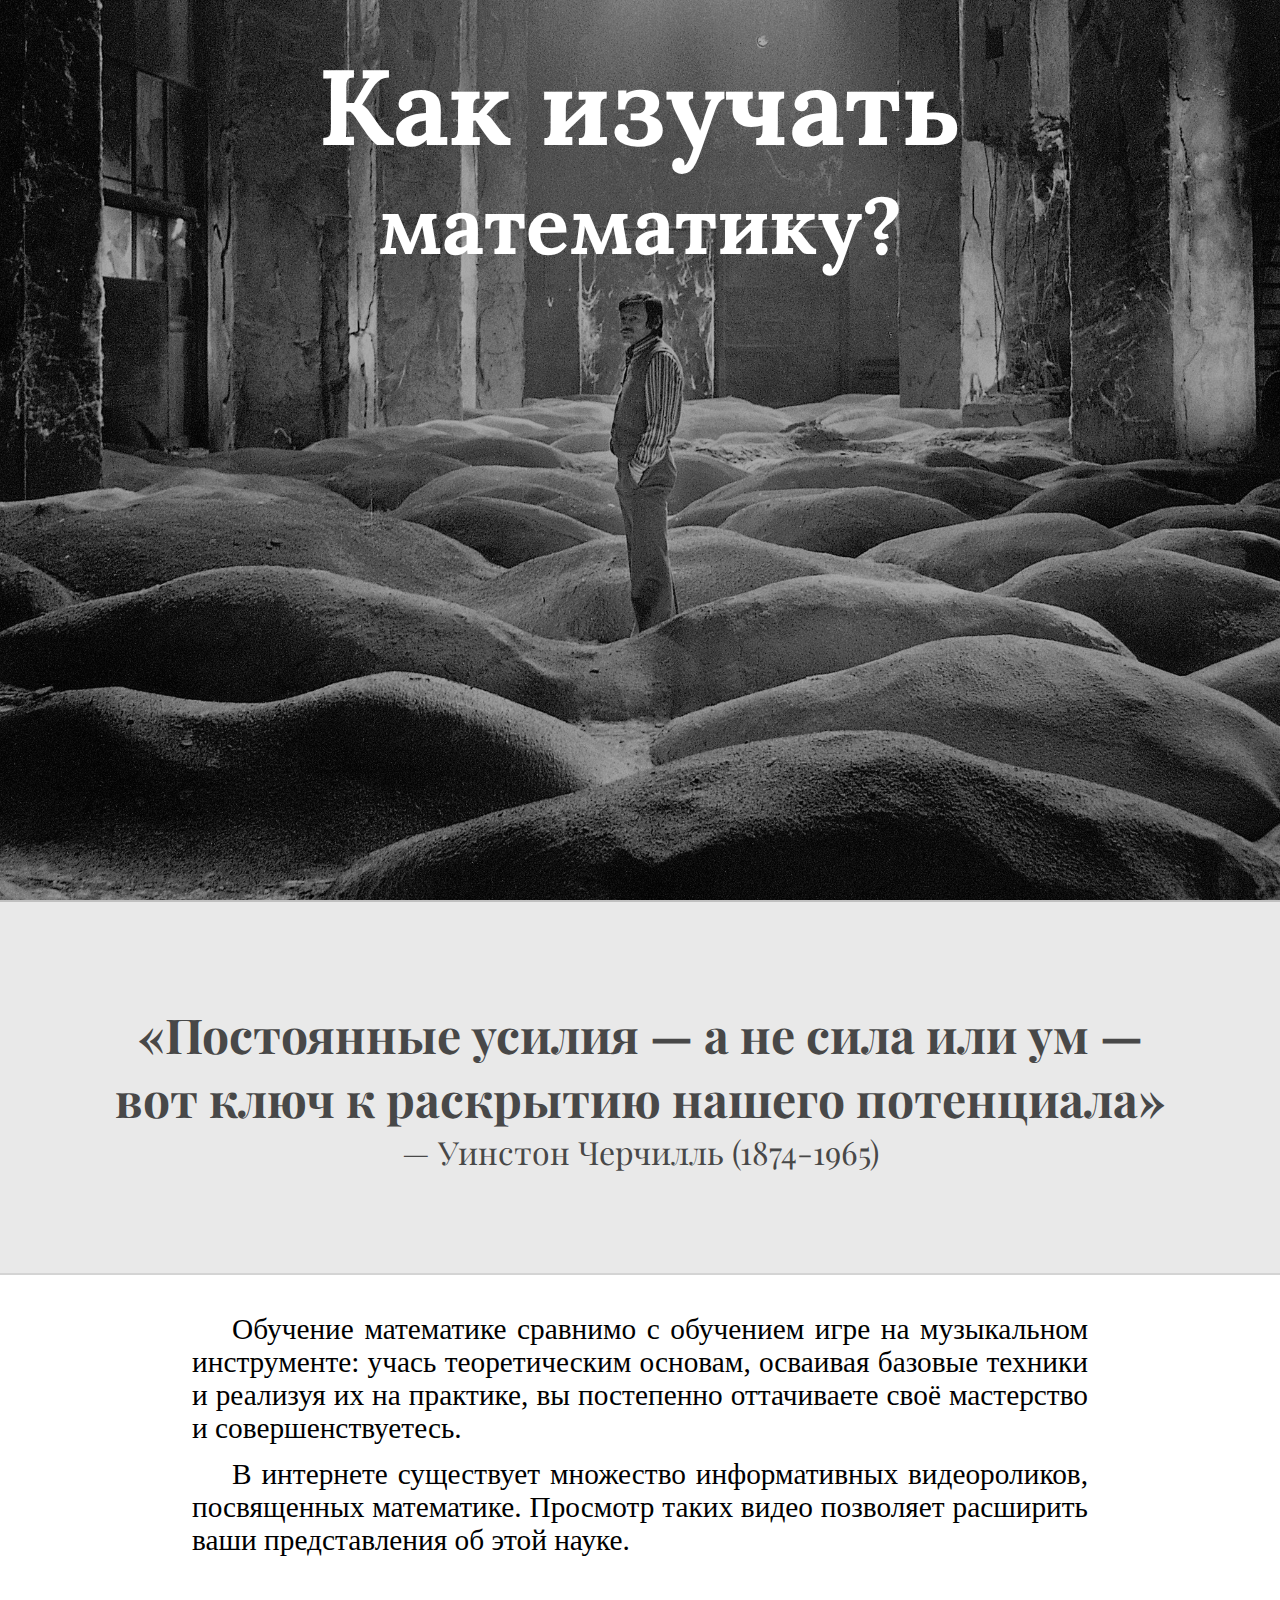
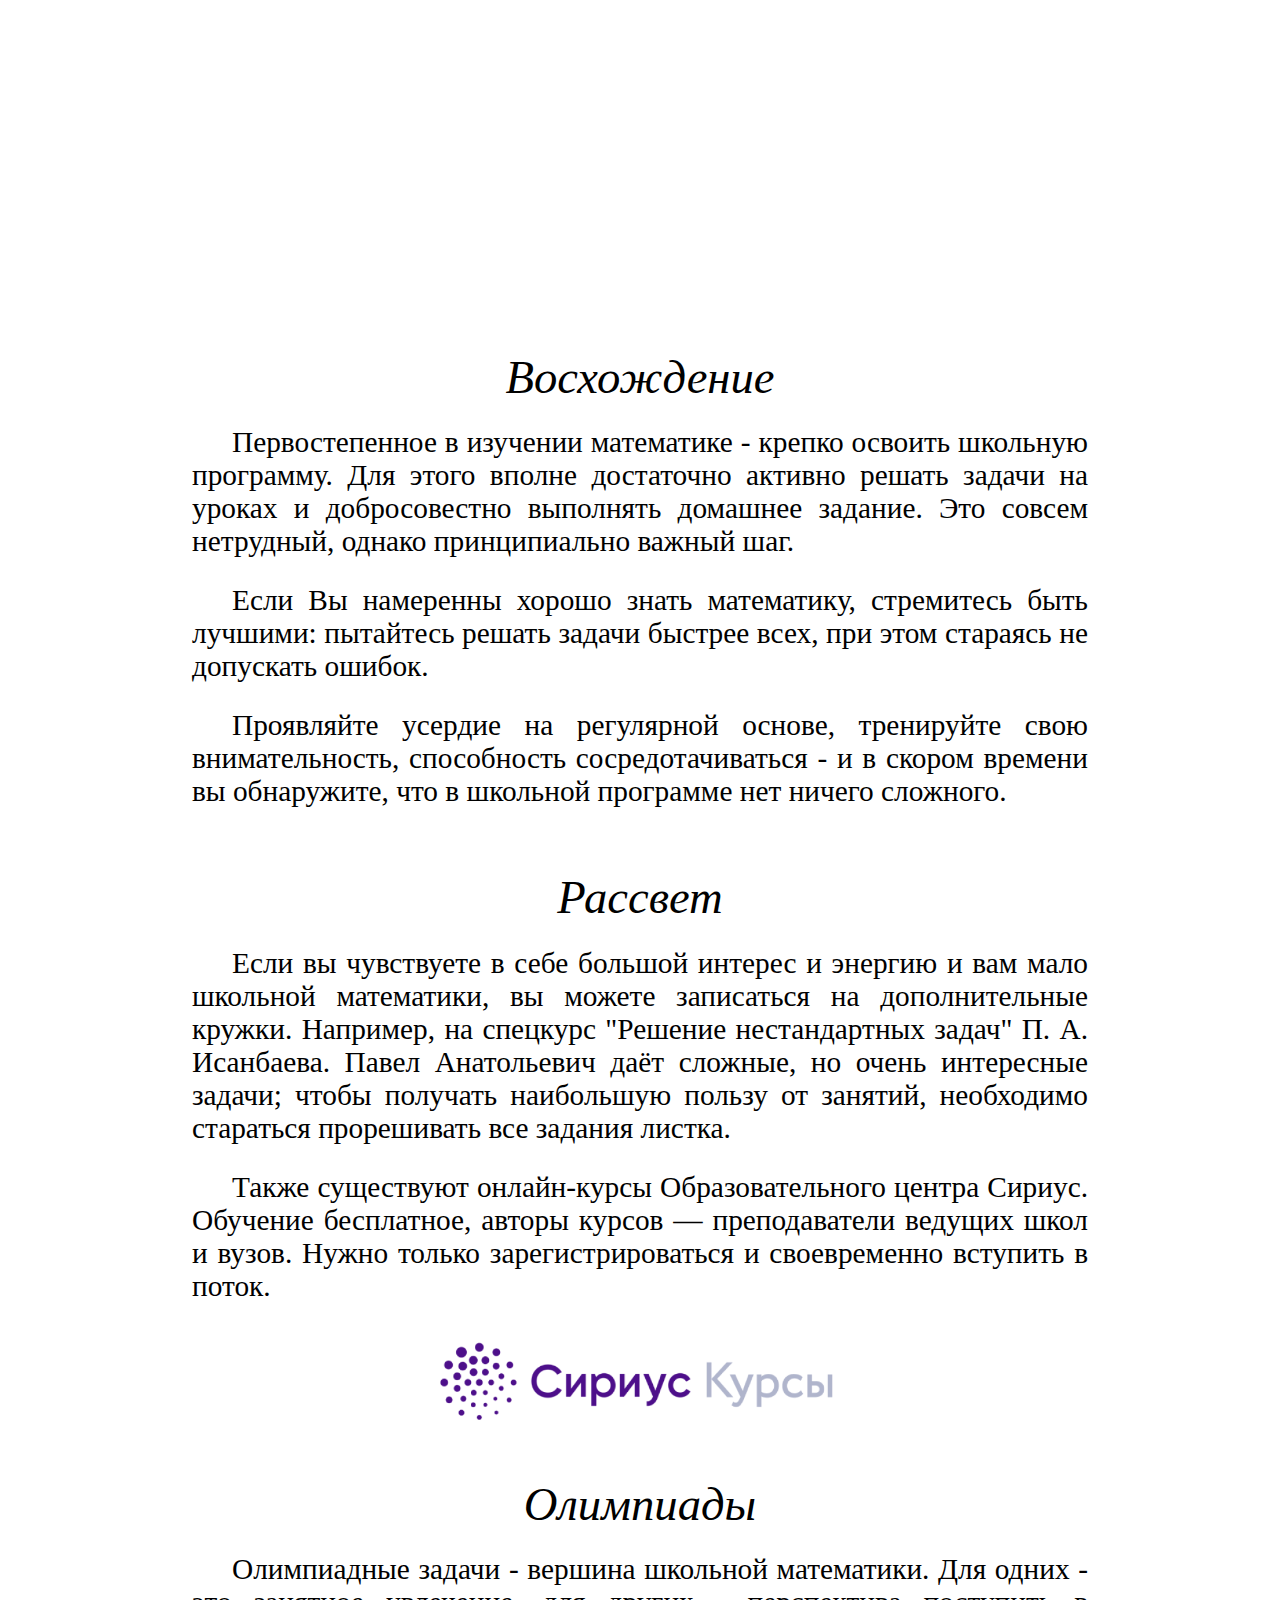
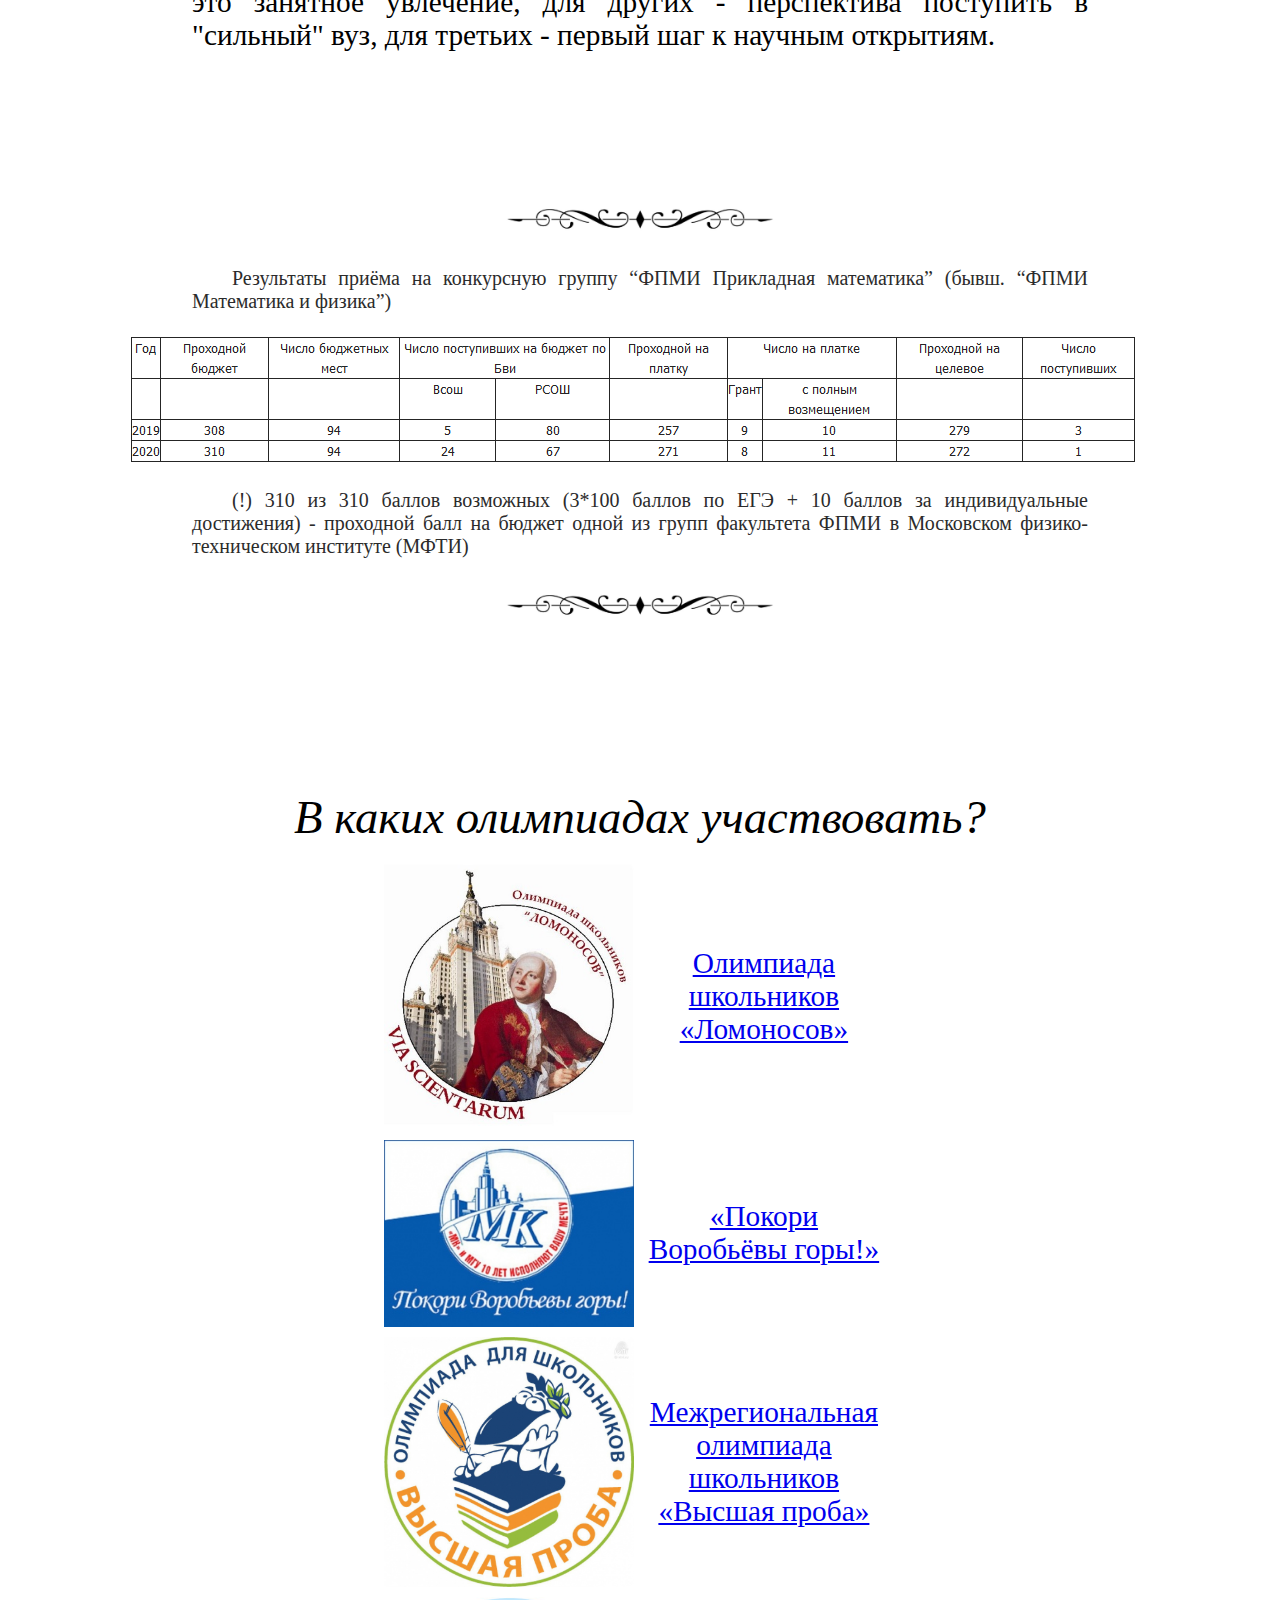
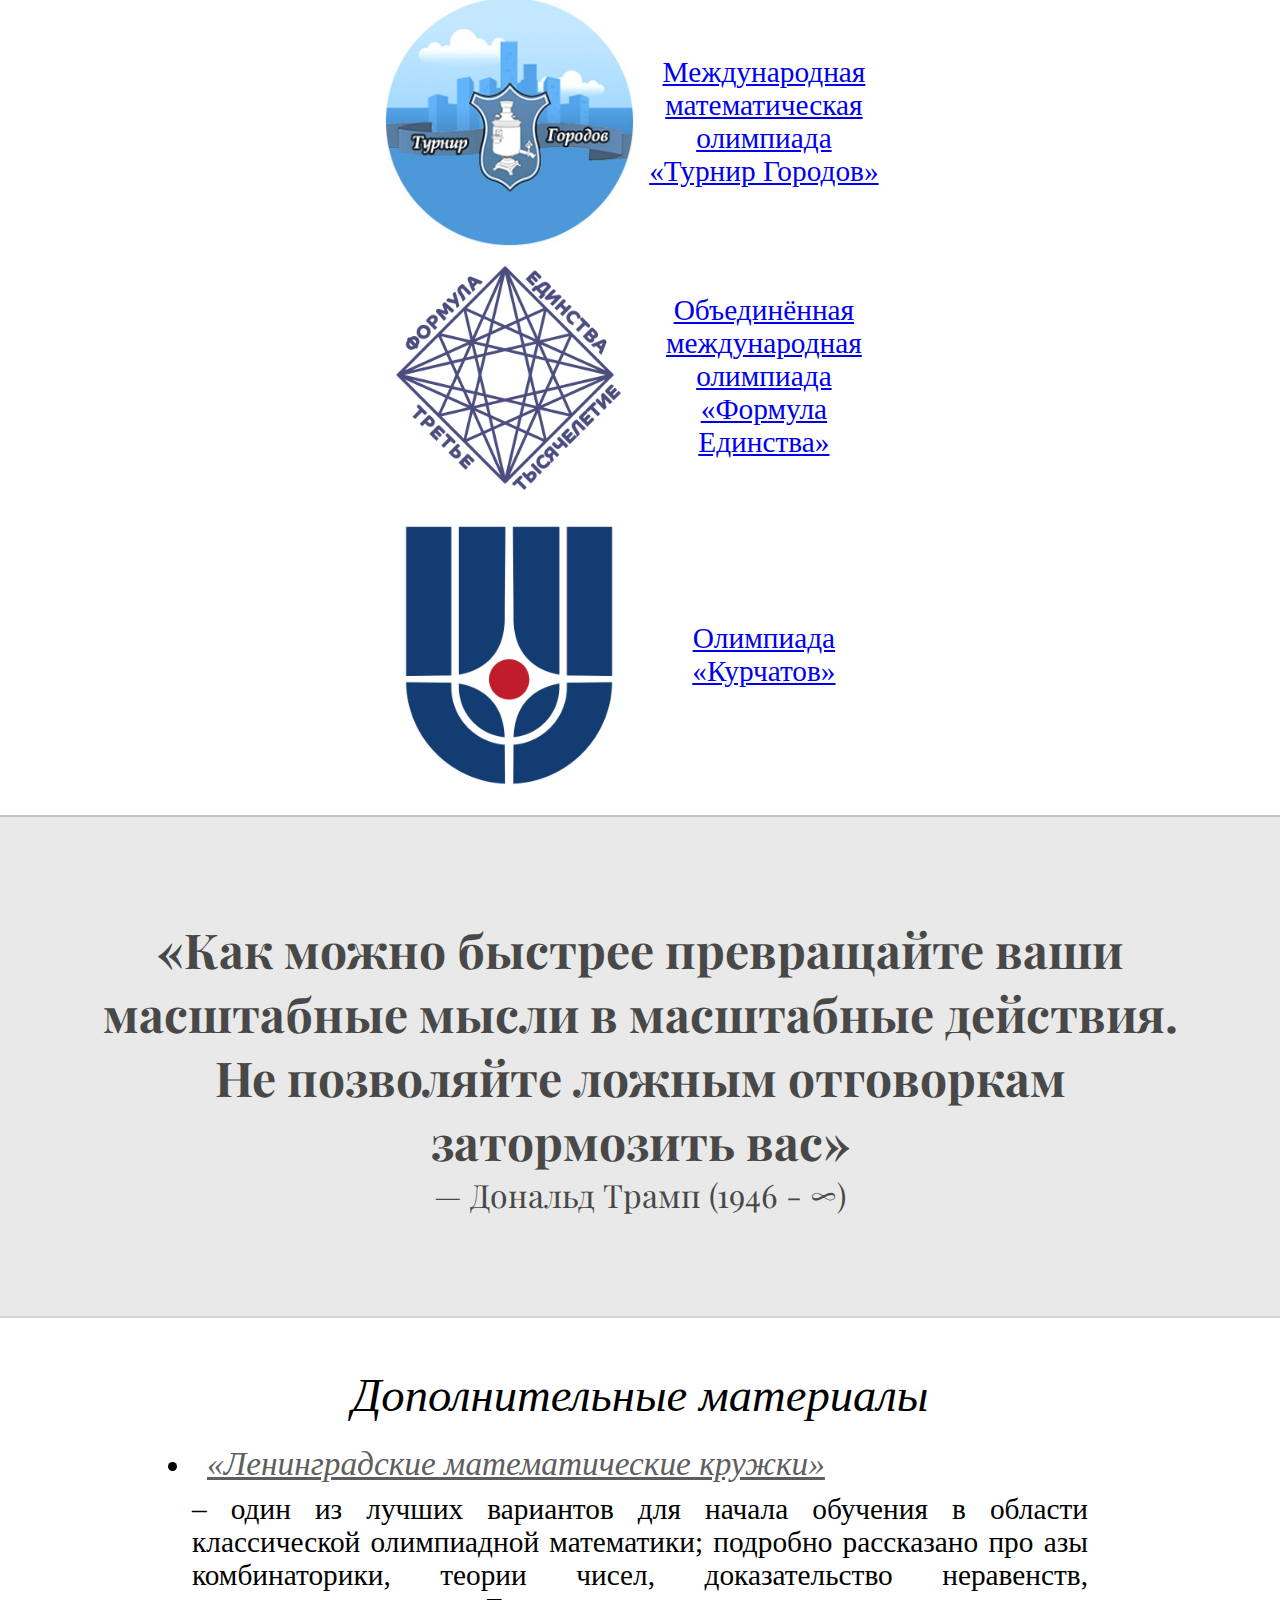
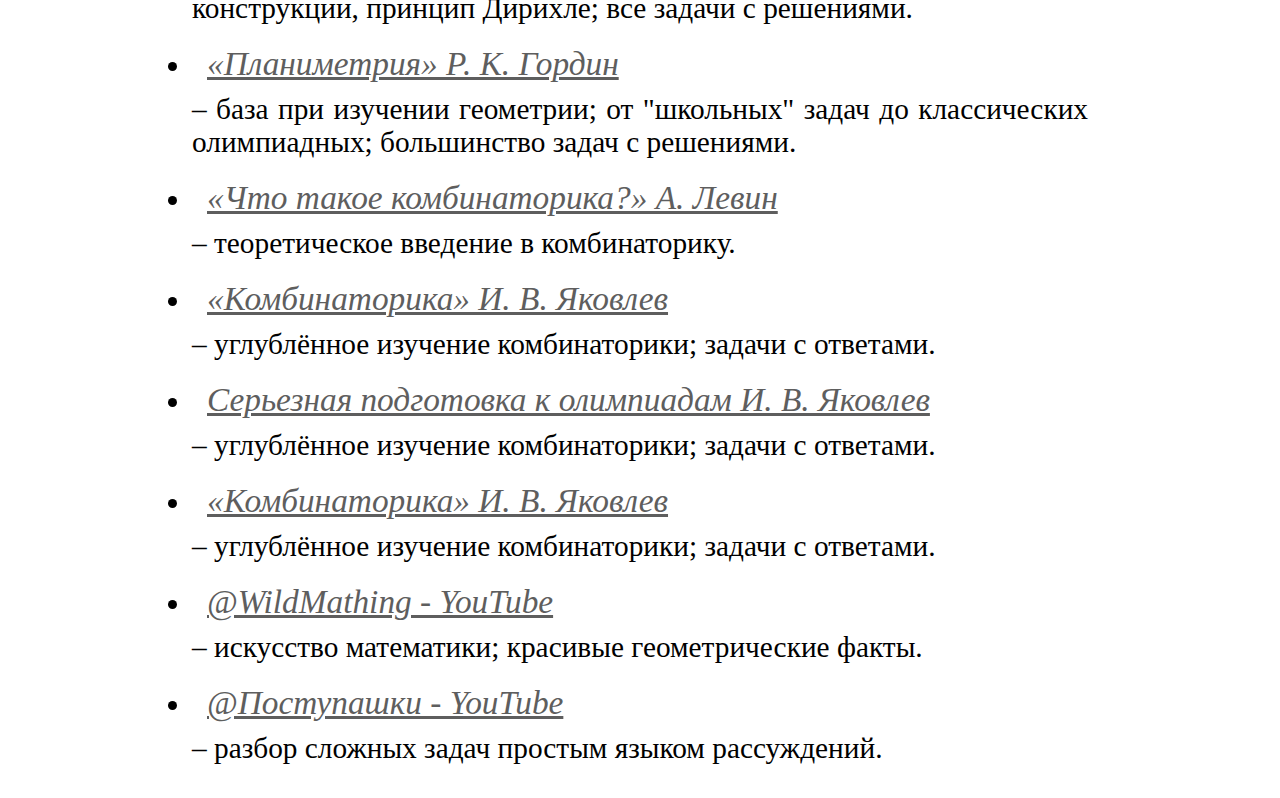
==== commit e2d53ab8: "Update index.html" ====
--- a/html/index.html
+++ b/html/index.html
@@ -87,33 +87,33 @@
     
     <div class="title">В каких олимпиадах участвовать?</div>
 
-    <div class="ol_block">
-        <a href="https://olymp.msu.ru/" target="_blank" class="link"><img src="img/lomonosov.jpg" alt="" class="ol_img">
+    <div class="ol_block" class="link">
+        <a href="https://olymp.msu.ru/" target="_blank"><img src="img/lomonosov.jpg" alt="" class="ol_img">
         <div class="ol_text">Олимпиада школьников <br> «Ломоносов»</div>
     </div></a>
 
-    <div class="ol_block">
-        <a href="https://pvg.mk.ru/" target="_blank" class="link"><img src="img/pvg.jpg" alt="" class="ol_img">
+    <div class="ol_block" class="link">
+        <a href="https://pvg.mk.ru/" target="_blank"><img src="img/pvg.jpg" alt="" class="ol_img">
         <div class="ol_text" id="pvg">«Покори <br> Воробьёвы горы!»</div>
     </div></a>
 
-    <div class="ol_block">
-        <a href="https://olymp.hse.ru/mmo/math" target="_blank" class="link"><img src="img/vp.jpg" alt="" class="ol_img">
+    <div class="ol_block" class="link">
+        <a href="https://olymp.hse.ru/mmo/math" target="_blank"><img src="img/vp.jpg" alt="" class="ol_img">
         <div class="ol_text" id="vp">Межрегиональная олимпиада школьников <br> «Высшая проба»</div>
     </div></a>
 
-    <div class="ol_block">
-        <a href="https://www.turgor.ru/" target="_blank" class="link"><img src="img/turgor.png" alt="" class="ol_img">
+    <div class="ol_block" class="link">
+        <a href="https://www.turgor.ru/" target="_blank"><img src="img/turgor.png" alt="" class="ol_img">
         <div class="ol_text" id="turgor">Международная математическая олимпиада  <br> «Турнир Городов»</div>
     </div></a>
 
-    <div class="ol_block">
-        <a href="https://www.formulo.org/ru/olymp/" target="_blank" class="link"><img src="img/fe.png" alt="" class="ol_img">
+    <div class="ol_block" class="link">
+        <a href="https://www.formulo.org/ru/olymp/" target="_blank"><img src="img/fe.png" alt="" class="ol_img">
         <div class="ol_text" id="fe"> Объединённая международная олимпиада <br> «Формула Единства» </div>
     </div></a>
 
-    <div class="ol_block">
-        <a href="https://olimpiadakurchatov.ru/" target="_blank" class="link"><img src="img/kurch.png" alt="" class="ol_img">
+    <div class="ol_block" class="link">
+        <a href="https://olimpiadakurchatov.ru/" target="_blank"><img src="img/kurch.png" alt="" class="ol_img">
         <div class="ol_text" id="kurch"> Олимпиада <br> «Курчатов» </div>
     </div></a>
 
